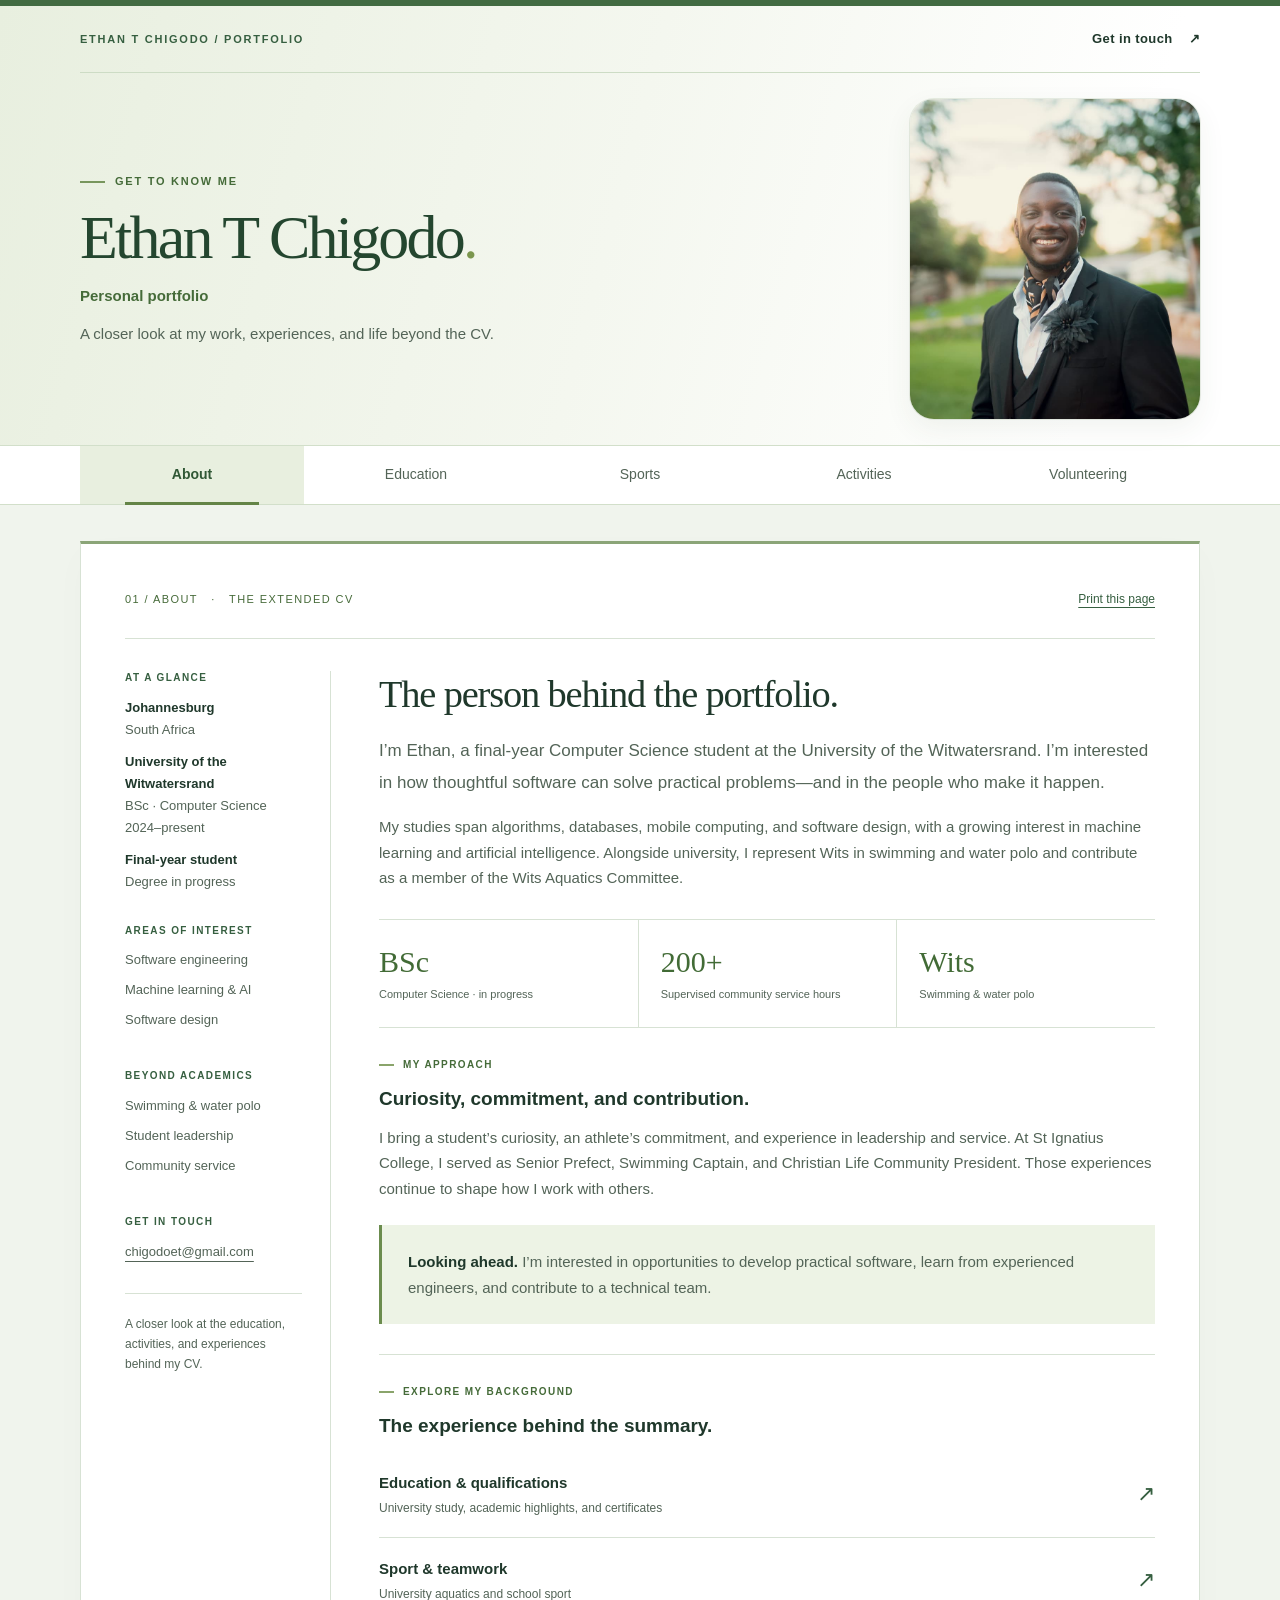
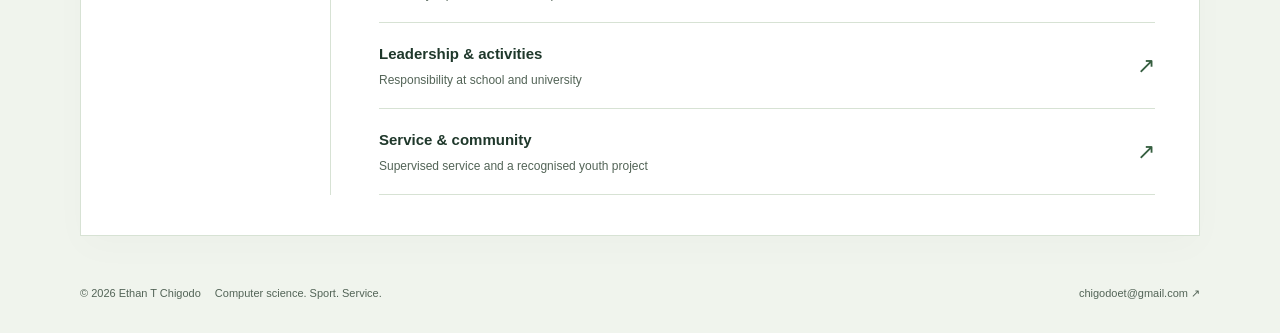
==== index.html @ a4a0b954 "Unify education into collapsed year and qualification sections with matching cards" ====
<!doctype html>
<html lang="en"><head><meta charset="utf-8"><meta name="viewport" content="width=device-width, initial-scale=1"><meta name="robots" content="noindex,nofollow,noarchive"><meta name="description" content="Ethan T Chigodo — personal portfolio. Work, education, leadership, sport, and community service."><meta name="theme-color" content="#245c50"><title>About | Ethan T Chigodo</title><link rel="icon" href="favicon.svg"><style>
:root{--ink:#172d2b;--muted:#526563;--green:#245c50;--line:#dce3df;--paper:#fff;--wash:#f1f3ef;--serif:Georgia,"Times New Roman",serif}
*{box-sizing:border-box}html{scroll-behavior:smooth}body{margin:0;background:var(--wash);color:var(--ink);font-family:"Segoe UI",Arial,sans-serif;font-size:16px;line-height:1.7;-webkit-font-smoothing:antialiased}
a{color:inherit;text-underline-offset:5px}a:hover{color:var(--green)}a:focus-visible,button:focus-visible,summary:focus-visible{outline:3px solid #97742f;outline-offset:5px}
button{font:inherit}.wrap{width:min(1120px,calc(100% - 64px));margin:auto}.skip{position:absolute;top:-100px;left:24px;padding:12px 20px;background:#fff;z-index:10}.skip:focus{top:10px}
.masthead{background:var(--paper);border-top:6px solid var(--green)}.topline{display:flex;justify-content:space-between;align-items:center;padding:22px 0;border-bottom:1px solid var(--line);font-size:11px;letter-spacing:.16em;text-transform:uppercase;font-weight:600}.topline a{letter-spacing:.03em;text-transform:none;font-size:13px;text-decoration:none}.topline a span{margin-left:12px}
.identity{display:grid;grid-template-columns:1fr 156px;align-items:center;gap:64px;padding:38px 0 40px}.eyebrow{font-size:11px;letter-spacing:.16em;text-transform:uppercase;font-weight:650;color:var(--green);margin:0 0 12px}.name{font-family:var(--serif);font-size:clamp(38px,5.3vw,62px);font-weight:400;letter-spacing:-.045em;line-height:1.1;margin:0 0 12px}.role{font-size:15px;color:var(--green);font-weight:600;margin:0 0 12px}.intro{max-width:740px;margin:0;font-size:15px;color:var(--muted);line-height:1.7}
.portrait{aspect-ratio:4/5;background:#e7ece5;display:grid;place-content:center;position:relative;border:1px solid #d5dfd4;overflow:hidden}.portrait:before,.portrait:after{content:"";position:absolute;border:1px solid #cbd7c9;border-radius:50%;width:220px;height:220px;right:-110px;top:30px}.portrait:after{right:-65px;top:70px}.portrait span{font-family:var(--serif);font-size:54px;z-index:1;font-weight:400;color:#537164}.portrait small{font-size:9px;text-transform:uppercase;letter-spacing:.22em;text-align:center;z-index:1;margin-top:5px;color:#537164}
.navbar{border-top:1px solid var(--line);border-bottom:1px solid var(--line);background:#fff}.tabs{display:grid;grid-template-columns:repeat(5,1fr)}.tabs a{text-decoration:none;text-align:center;position:relative;padding:17px 8px;color:var(--muted);font-size:14px}.tabs a:hover{background:#f4f6f2;color:var(--green)}.tabs a[aria-current]{color:var(--green);font-weight:650}.tabs a[aria-current]:after{content:"";height:3px;background:var(--green);position:absolute;left:20%;right:20%;bottom:-1px}
.document{margin:36px auto 48px;background:#fff;border:1px solid var(--line);box-shadow:0 12px 35px #172d2b05;padding:40px 44px}.document-top{display:flex;align-items:center;justify-content:space-between;gap:20px;padding-bottom:24px;border-bottom:1px solid var(--line);margin-bottom:32px}.document-top p{margin:0;font-size:11px;letter-spacing:.13em;text-transform:uppercase;color:var(--muted)}.print{border:0;background:transparent;color:var(--green);font-size:12px;cursor:pointer;padding:5px 0;text-decoration:underline;text-underline-offset:4px}
.layout{display:grid;grid-template-columns:206px minmax(0,1fr);gap:48px}.sidebar{border-right:1px solid var(--line);padding-right:28px}.side-block{margin-bottom:30px}.side-block h2{font-size:10px;text-transform:uppercase;letter-spacing:.14em;color:var(--green);margin:0 0 12px}.side-block p{margin:0 0 10px;font-size:13px;color:var(--muted)}.side-block strong{display:block;color:var(--ink);font-weight:600}.side-block a{overflow-wrap:anywhere}.side-list{padding:0;margin:0;list-style:none;font-size:13px;color:var(--muted)}.side-list li{padding-bottom:8px}.side-note{border-top:1px solid var(--line);padding-top:20px;font-size:12px;color:var(--muted)}
h1{font-family:var(--serif);font-size:clamp(30px,3vw,40px);font-weight:400;line-height:1.2;letter-spacing:-.03em;margin:0 0 18px}h2{font-size:19px;line-height:1.35;font-weight:600;margin:0 0 13px}h3{font-size:16px;line-height:1.4;font-weight:600;margin:0 0 8px}p{margin:0 0 16px}.lead{font-size:17px;line-height:1.85;color:var(--muted)}.body-copy{color:var(--muted);font-size:15px}.section{border-top:1px solid var(--line);padding-top:28px;margin-top:30px}.section-label{font-size:10px;color:var(--green);text-transform:uppercase;letter-spacing:.14em;margin-bottom:13px;font-weight:600}.feature{background:#edf2ec;border-left:3px solid var(--green);padding:24px 26px;margin:24px 0}.feature p{font-size:15px;color:var(--muted);margin:0}.feature strong{color:var(--ink)}
.facts{display:grid;grid-template-columns:repeat(3,1fr);border-block:1px solid var(--line);margin:28px 0}.fact{padding:23px 18px 23px 0}.fact+.fact{padding-left:22px;border-left:1px solid var(--line)}.fact strong{display:block;font-family:var(--serif);font-size:30px;font-weight:400;line-height:1.25}.fact span{font-size:11px;color:var(--muted);display:block;margin-top:5px}
.link-row{display:flex;align-items:center;justify-content:space-between;gap:20px;border-bottom:1px solid var(--line);padding:18px 0;text-decoration:none}.link-row b{font-size:15px;display:block;font-weight:600}.link-row small{display:block;font-size:12px;color:var(--muted);margin-top:3px}.link-row .arrow{font-size:22px;color:var(--green)}.link-row:hover .arrow{transform:translateX(3px)}
.entry{padding:0 0 24px;margin-bottom:24px;border-bottom:1px solid var(--line)}.entry:last-child{margin-bottom:0;padding-bottom:0;border-bottom:0}.entry-top{display:flex;align-items:baseline;justify-content:space-between;gap:20px}.date{font-size:12px;color:var(--green);white-space:nowrap}.institution{color:var(--green);font-size:13px;margin:0 0 12px}.entry p,.entry li{font-size:14px;color:var(--muted)}.entry ul{padding-left:19px;margin:10px 0 0}.entry li{padding-left:3px;margin:5px 0}
.tags{display:flex;flex-wrap:wrap;gap:8px;list-style:none;padding:0;margin:18px 0 0}.tags li{border:1px solid var(--line);padding:5px 11px;font-size:12px;color:var(--muted);background:#fafbf9}
details{border-block-end:1px solid var(--line);padding:16px 0}summary{cursor:pointer;font-size:14px;color:var(--green);font-weight:600}details p{margin:14px 0 0;font-size:14px;color:var(--muted)}.results{width:100%;border-collapse:collapse;font-size:13px;margin-top:16px}.results th{text-align:left;font-size:10px;text-transform:uppercase;letter-spacing:.08em;color:var(--muted);font-weight:600}.results td,.results th{padding:10px 8px 10px 0;border-bottom:1px solid var(--line)}.results td:last-child,.results th:last-child{text-align:right}.results td:last-child{font-weight:600;color:var(--green)}
.footer{padding-bottom:30px;display:flex;justify-content:space-between;gap:18px;flex-wrap:wrap;font-size:11px;color:var(--muted)}.footer a{text-decoration:none}.footer span{margin-right:14px}.subtle{font-size:12px;color:var(--muted);margin-top:18px}
@media(max-width:850px){.identity{gap:28px;grid-template-columns:1fr 124px}.document{padding:30px}.layout{grid-template-columns:170px minmax(0,1fr);gap:28px}.sidebar{padding-right:20px}}
@media(max-width:640px){.wrap{width:calc(100% - 32px)}.topline{font-size:9px;padding:16px 0}.topline a{font-size:11px}.identity{grid-template-columns:1fr 78px;align-items:start;gap:16px;padding:28px 0}.name{font-size:36px}.portrait span{font-size:30px}.portrait small{font-size:6px;letter-spacing:.08em}.role{font-size:12px}.intro{font-size:13px;grid-column:1/-1}.identity-copy{display:contents}.identity .eyebrow,.identity .name,.identity .role{grid-column:1}.identity .eyebrow{margin-bottom:-8px}.identity .name{margin-bottom:-6px}.portrait{grid-column:2;grid-row:1/4}.intro{margin-top:0}.tabs a{font-size:11px;padding:16px 2px}.document{margin:20px auto 28px;padding:23px 20px}.document-top{margin-bottom:24px;padding-bottom:18px}.document-top p{font-size:9px}.layout{display:flex;flex-direction:column;gap:30px}.sidebar{order:2;border-right:0;border-top:1px solid var(--line);padding:26px 0 0;display:grid;grid-template-columns:1fr 1fr;gap:18px}.side-block{margin:0}.side-note{grid-column:1/-1;margin:0}.lead{font-size:15px}.facts{margin:24px 0}.fact{padding:18px 8px 18px 0}.fact+.fact{padding-left:12px}.fact strong{font-size:27px}.fact span{font-size:10px}.entry-top{display:block}.date{display:block;margin-bottom:8px}.feature{padding:20px}.footer{font-size:10px}}
@media(prefers-reduced-motion:reduce){html{scroll-behavior:auto}*{transition:none!important}}
@media print{@page{size:A4;margin:14mm}body{background:#fff;font-size:10pt}.wrap{width:100%;max-width:none}.masthead{border-top:3px solid var(--green)}.topline,.navbar,.print,.portrait,.footer,.skip{display:none!important}.identity{display:block;padding:20px 0}.name{font-size:32pt}.intro{font-size:10pt;max-width:none}.role{font-size:11pt}.document{border:0;box-shadow:none;margin:0;padding:10px 0}.document-top{padding-bottom:10px;margin-bottom:20px}.layout{display:block}.sidebar{display:none}h1{font-size:24pt}h2{font-size:13pt}.lead,.body-copy,.entry p,.entry li{font-size:10pt}.section{margin-top:18px;padding-top:18px}.entry,.feature,.facts,details{break-inside:avoid}.link-row{padding:10px 0}a{text-decoration:none}summary{list-style:none}details>*{display:block!important}.results{font-size:9pt}.feature{background:#f5f7f3;print-color-adjust:exact}}
/* Portrait: soft edge blending preserves the original photograph. */
.identity{grid-template-columns:minmax(0,1fr) 290px;gap:48px;padding-block:26px}
.portrait{width:290px;height:320px;aspect-ratio:auto;background:transparent;border:0;display:block;overflow:visible}
.portrait:before,.portrait:after{content:none}
.portrait img{display:block;width:100%;height:100%;object-fit:cover;object-position:50% 32%;border-radius:24px;}
@media(max-width:850px){.identity{grid-template-columns:minmax(0,1fr) 220px;gap:28px}.portrait{width:220px;height:270px}}
@media(max-width:640px){.identity{grid-template-columns:minmax(0,1fr) 112px;gap:16px;padding-block:28px}.portrait{width:112px;height:155px;align-self:center}.portrait img{border-radius:14px;object-position:50% 30%}.name{font-size:34px}}
@media print{.portrait{display:none!important}}

.layout.layout-wide{display:block}.layout-wide .content{width:100%;min-width:0}.layout-wide .lead,.layout-wide .body-copy{max-width:850px}.document-request{display:inline-flex;gap:28px;font-size:14px;padding:12px 18px;border:1px solid var(--line);text-decoration:none;color:var(--green);margin-top:10px}.document-request:hover{background:#edf2ec}
/* Greens echo the foliage in the portrait. */
:root{--green:#365f40;--ink:#1f382b;--muted:#536457;--line:#d7e2d4;--wash:#f0f4ed;--sage:#e6eedf}
.masthead{background:linear-gradient(105deg,#e8efdf 0%,#f4f7ef 48%,#fff 85%);border-top-color:#426b42}
.topline{border-bottom-color:#cddcc5}.topline>span{color:#365f40}
.eyebrow{display:flex;align-items:center;gap:10px;color:#456b39}
.eyebrow:before{content:"";width:25px;height:2px;background:#78965d;flex-shrink:0}
.name{color:#24462f}.name>span{color:#7b964e}.role{color:#456b39}
.portrait img{box-shadow:0 0 0 1px #66804e22,0 10px 28px #35552d12}
.navbar{border-color:#d2dfca}.tabs a:hover{background:#f0f5e9;color:#365f40}
.tabs a[aria-current]{background:#e8efdf;color:#305735}.tabs a[aria-current]:after{background:#648447}
.document{border-top:3px solid #8ba578}.document-top{border-bottom-color:#d7e2d4}.document-top p{color:#476b3a}
.section-label{color:#456b39}.section-label:before{content:"";display:inline-block;width:15px;height:2px;background:#8aa46b;vertical-align:middle;margin-right:9px}
.feature{background:#edf3e5;border-left-color:#6b8c4e}.fact strong{color:#426b36}
.tags li{background:#edf3e5;border-color:#d5e1c9;color:#42643a}
.document-request{border-color:#b7cba9;color:#365f40;background:#f6f9f1}.document-request:hover{background:#e6eedb}
.edu-jump a:hover,.edu-jump a[aria-current]{background:#e8efdf;color:#365f40}
.study-year>summary{background:#edf3e5}.course-card--cs{background:#f7faf2;border-color:#c0d3af}
@media print{.masthead{background:#fff}.document{border-top:0}.portrait img{box-shadow:none}}
</style></head>
<body><a class="skip" href="#main">Skip to content</a><header class="masthead"><div class="wrap"><div class="topline"><span>Ethan T Chigodo / Portfolio</span><a href="mailto:chigodoet@gmail.com">Get in touch <span aria-hidden="true">↗</span></a></div><div class="identity"><div class="identity-copy"><p class="eyebrow">Get to know me</p><p class="name">Ethan T Chigodo<span aria-hidden="true">.</span></p><p class="role">Personal portfolio</p><p class="intro">A closer look at my work, experiences, and life beyond the CV.</p></div><div class="portrait"><img src="images/ethan-portrait.jpg" alt="Ethan T Chigodo" width="290" height="320" decoding="async" fetchpriority="high"></div></div></div></header><nav class="navbar" aria-label="Main navigation"><div class="wrap tabs"><a href="index.html?v=wide-modules-20261014" aria-current="page">About</a><a href="education.html?v=education-groups-20261014">Education</a><a href="sports.html?v=wide-modules-20261014">Sports</a><a href="activities.html?v=wide-modules-20261014">Activities</a><a href="volunteering.html?v=wide-modules-20261014">Volunteering</a></div></nav>
<main id="main" class="wrap document"><div class="document-top"><p>01 / About &nbsp; · &nbsp; The extended CV</p><button class="print" type="button" onclick="window.print()">Print this page</button></div><div class="layout"><aside class="sidebar" aria-label="Profile at a glance"><div class="side-block"><h2>At a glance</h2><p><strong>Johannesburg</strong>South Africa</p><p><strong>University of the Witwatersrand</strong>BSc · Computer Science<br>2024–present</p><p><strong>Final-year student</strong>Degree in progress</p></div><div class="side-block"><h2>Areas of interest</h2><ul class="side-list"><li>Software engineering</li><li>Machine learning &amp; AI</li><li>Software design</li></ul></div><div class="side-block"><h2>Beyond academics</h2><ul class="side-list"><li>Swimming &amp; water polo</li><li>Student leadership</li><li>Community service</li></ul></div><div class="side-block"><h2>Get in touch</h2><p><a href="mailto:chigodoet@gmail.com">chigodoet@gmail.com</a></p></div><p class="side-note">A closer look at the education, activities, and experiences behind my CV.</p></aside><div class="content"><h1>The person behind the portfolio.</h1><p class="lead">I’m Ethan, a final-year Computer Science student at the University of the Witwatersrand. I’m interested in how thoughtful software can solve practical problems—and in the people who make it happen.</p><p class="body-copy">My studies span algorithms, databases, mobile computing, and software design, with a growing interest in machine learning and artificial intelligence. Alongside university, I represent Wits in swimming and water polo and contribute as a member of the Wits Aquatics Committee.</p><div class="facts"><div class="fact"><strong>BSc</strong><span>Computer Science · in progress</span></div><div class="fact"><strong>200+</strong><span>Supervised community service hours</span></div><div class="fact"><strong>Wits</strong><span>Swimming &amp; water polo</span></div></div><section><p class="section-label">My approach</p><h2>Curiosity, commitment, and contribution.</h2><p class="body-copy">I bring a student’s curiosity, an athlete’s commitment, and experience in leadership and service. At St Ignatius College, I served as Senior Prefect, Swimming Captain, and Christian Life Community President. Those experiences continue to shape how I work with others.</p><div class="feature"><p><strong>Looking ahead.</strong> I’m interested in opportunities to develop practical software, learn from experienced engineers, and contribute to a technical team.</p></div></section><section class="section"><p class="section-label">Explore my background</p><h2>The experience behind the summary.</h2><a class="link-row" href="education.html?v=education-groups-20261014"><span><b>Education & qualifications</b><small>University study, academic highlights, and certificates</small></span><span class="arrow" aria-hidden="true">↗</span></a><a class="link-row" href="sports.html?v=wide-modules-20261014"><span><b>Sport & teamwork</b><small>University aquatics and school sport</small></span><span class="arrow" aria-hidden="true">↗</span></a><a class="link-row" href="activities.html?v=wide-modules-20261014"><span><b>Leadership & activities</b><small>Responsibility at school and university</small></span><span class="arrow" aria-hidden="true">↗</span></a><a class="link-row" href="volunteering.html?v=wide-modules-20261014"><span><b>Service & community</b><small>Supervised service and a recognised youth project</small></span><span class="arrow" aria-hidden="true">↗</span></a></section></div></div></main><footer class="wrap footer"><div><span>© 2026 Ethan T Chigodo</span><span>Computer science. Sport. Service.</span></div><a href="mailto:chigodoet@gmail.com">chigodoet@gmail.com ↗</a></footer></body></html>
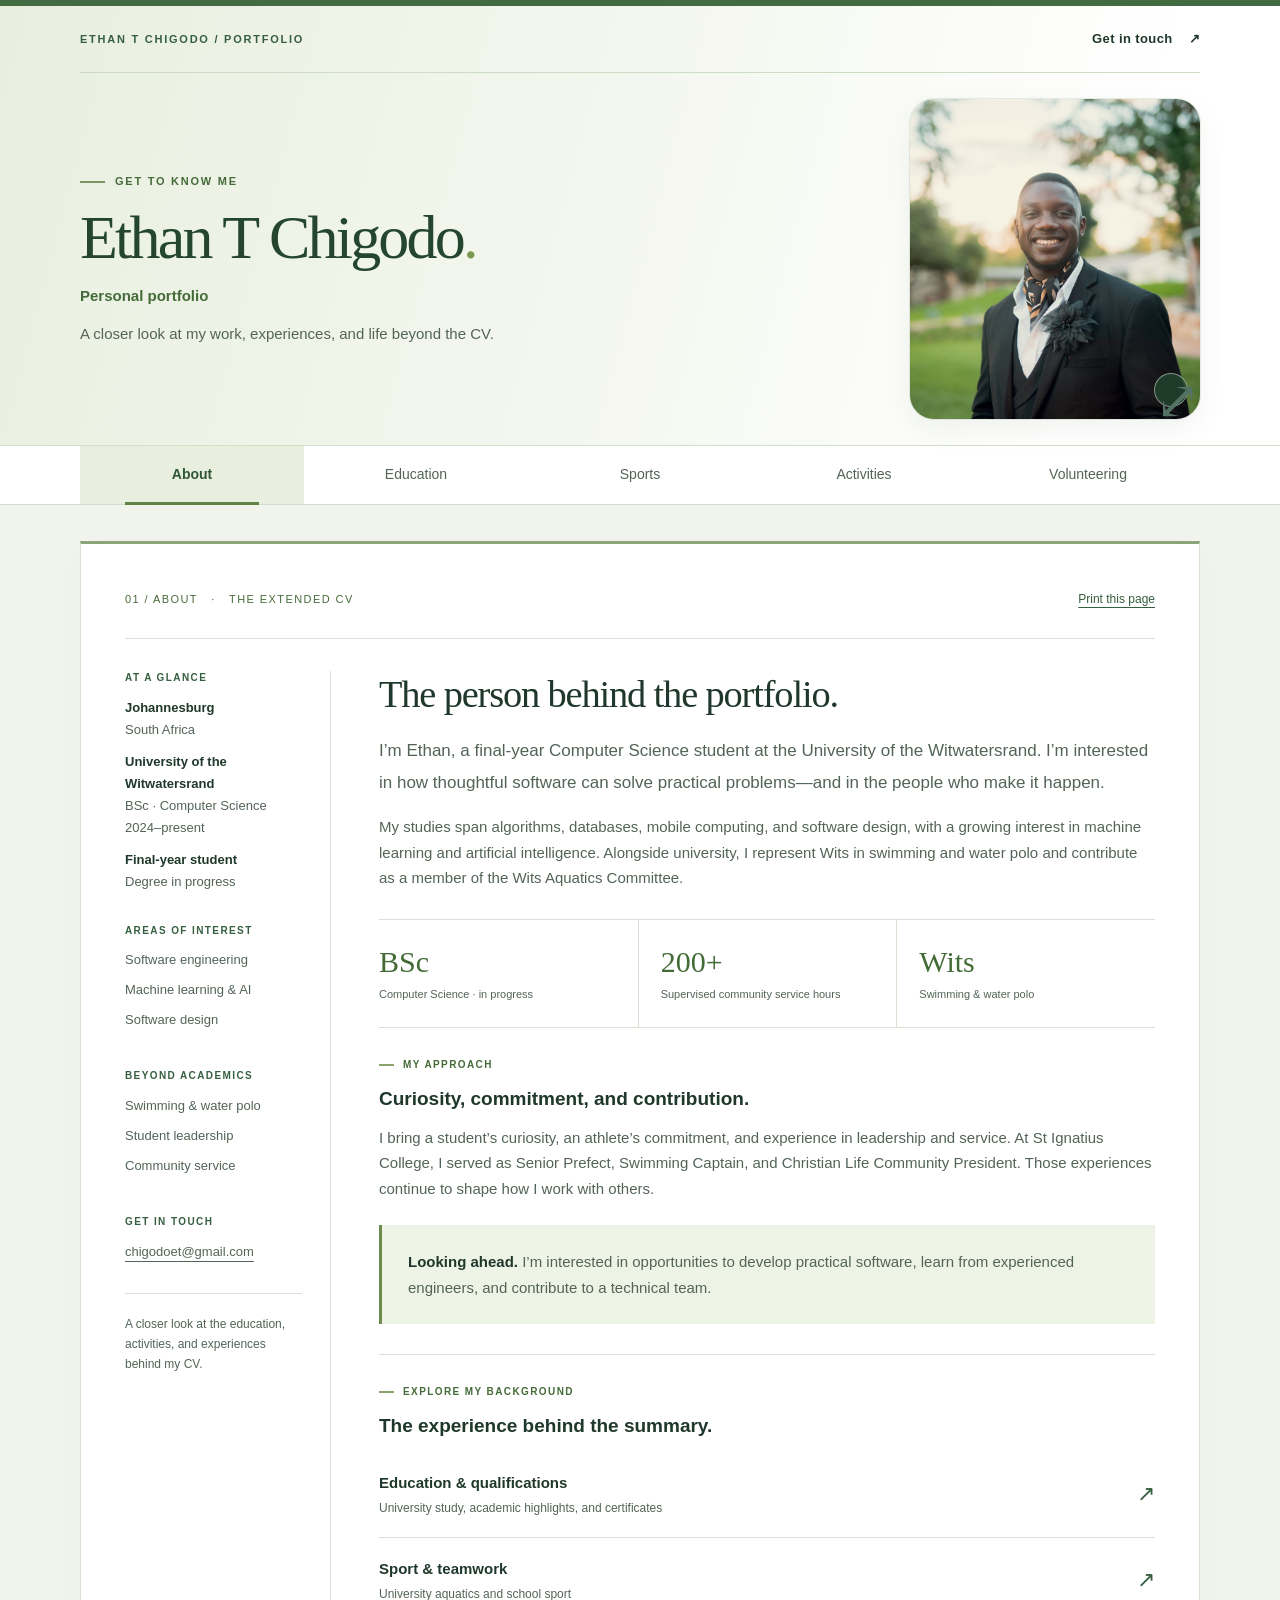
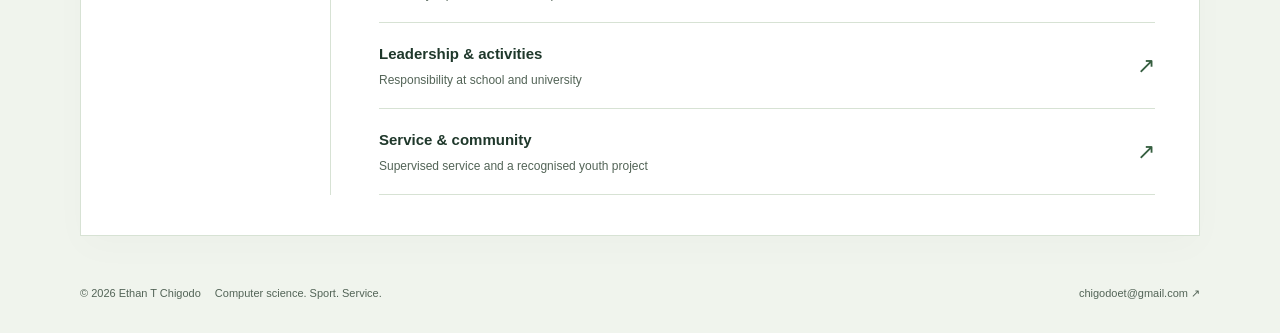
==== commit cc3ae6e0: "Open portrait in a responsive photo dialog with a dimmed blurred backdrop" ====
--- a/index.html
+++ b/index.html
@@ -49,6 +49,33 @@
 .edu-jump a:hover,.edu-jump a[aria-current]{background:#e8efdf;color:#365f40}
 .study-year>summary{background:#edf3e5}.course-card--cs{background:#f7faf2;border-color:#c0d3af}
 @media print{.masthead{background:#fff}.document{border-top:0}.portrait img{box-shadow:none}}
+
+/* Accessible photo viewer for touch, mouse, and keyboard. */
+.portrait-open{display:block;position:relative;width:100%;height:100%;padding:0;border:0;background:transparent;border-radius:24px;cursor:zoom-in}
+.portrait-open:focus-visible{outline:3px solid #648447;outline-offset:5px}
+.portrait-expand{position:absolute;right:12px;bottom:12px;display:grid;place-items:center;width:34px;height:34px;border:1px solid #ffffff70;border-radius:50%;background:#24462fcc;color:#fff;font-size:24px;line-height:1;pointer-events:none}
+.photo-viewer{border:0;padding:0;background:transparent;overflow:visible;max-width:calc(100vw - 40px);max-height:calc(100vh - 40px);max-height:calc(100dvh - 40px)}
+.photo-viewer::backdrop{background:rgba(15,29,20,.78);backdrop-filter:blur(5px);-webkit-backdrop-filter:blur(5px)}
+.photo-viewer img{display:block;width:auto;height:auto;max-width:min(90vw,720px);max-height:88vh;max-height:88dvh;object-fit:contain;border-radius:12px;box-shadow:0 18px 70px #0005}
+.photo-close{position:absolute;top:10px;right:10px;display:grid;place-items:center;width:44px;height:44px;padding:0;border:1px solid #fff7;border-radius:50%;background:#fff;color:#24462f;font-size:30px;line-height:1;cursor:pointer;box-shadow:0 2px 12px #0003}
+.photo-close:hover{background:#e8efdf}
+html.photo-viewing{overflow:hidden}
+@media(max-width:640px){.portrait-open{border-radius:14px}.portrait-expand{width:27px;height:27px;right:7px;bottom:7px;font-size:20px}.photo-viewer{max-width:calc(100vw - 24px)}.photo-viewer img{max-width:calc(100vw - 24px);max-height:88vh;max-height:88dvh;border-radius:10px}}
+@media print{.photo-viewer,.portrait-expand{display:none!important}}
 </style></head>
-<body><a class="skip" href="#main">Skip to content</a><header class="masthead"><div class="wrap"><div class="topline"><span>Ethan T Chigodo / Portfolio</span><a href="mailto:chigodoet@gmail.com">Get in touch <span aria-hidden="true">↗</span></a></div><div class="identity"><div class="identity-copy"><p class="eyebrow">Get to know me</p><p class="name">Ethan T Chigodo<span aria-hidden="true">.</span></p><p class="role">Personal portfolio</p><p class="intro">A closer look at my work, experiences, and life beyond the CV.</p></div><div class="portrait"><img src="images/ethan-portrait.jpg" alt="Ethan T Chigodo" width="290" height="320" decoding="async" fetchpriority="high"></div></div></div></header><nav class="navbar" aria-label="Main navigation"><div class="wrap tabs"><a href="index.html?v=wide-modules-20261014" aria-current="page">About</a><a href="education.html?v=education-groups-20261014">Education</a><a href="sports.html?v=wide-modules-20261014">Sports</a><a href="activities.html?v=wide-modules-20261014">Activities</a><a href="volunteering.html?v=wide-modules-20261014">Volunteering</a></div></nav>
-<main id="main" class="wrap document"><div class="document-top"><p>01 / About &nbsp; · &nbsp; The extended CV</p><button class="print" type="button" onclick="window.print()">Print this page</button></div><div class="layout"><aside class="sidebar" aria-label="Profile at a glance"><div class="side-block"><h2>At a glance</h2><p><strong>Johannesburg</strong>South Africa</p><p><strong>University of the Witwatersrand</strong>BSc · Computer Science<br>2024–present</p><p><strong>Final-year student</strong>Degree in progress</p></div><div class="side-block"><h2>Areas of interest</h2><ul class="side-list"><li>Software engineering</li><li>Machine learning &amp; AI</li><li>Software design</li></ul></div><div class="side-block"><h2>Beyond academics</h2><ul class="side-list"><li>Swimming &amp; water polo</li><li>Student leadership</li><li>Community service</li></ul></div><div class="side-block"><h2>Get in touch</h2><p><a href="mailto:chigodoet@gmail.com">chigodoet@gmail.com</a></p></div><p class="side-note">A closer look at the education, activities, and experiences behind my CV.</p></aside><div class="content"><h1>The person behind the portfolio.</h1><p class="lead">I’m Ethan, a final-year Computer Science student at the University of the Witwatersrand. I’m interested in how thoughtful software can solve practical problems—and in the people who make it happen.</p><p class="body-copy">My studies span algorithms, databases, mobile computing, and software design, with a growing interest in machine learning and artificial intelligence. Alongside university, I represent Wits in swimming and water polo and contribute as a member of the Wits Aquatics Committee.</p><div class="facts"><div class="fact"><strong>BSc</strong><span>Computer Science · in progress</span></div><div class="fact"><strong>200+</strong><span>Supervised community service hours</span></div><div class="fact"><strong>Wits</strong><span>Swimming &amp; water polo</span></div></div><section><p class="section-label">My approach</p><h2>Curiosity, commitment, and contribution.</h2><p class="body-copy">I bring a student’s curiosity, an athlete’s commitment, and experience in leadership and service. At St Ignatius College, I served as Senior Prefect, Swimming Captain, and Christian Life Community President. Those experiences continue to shape how I work with others.</p><div class="feature"><p><strong>Looking ahead.</strong> I’m interested in opportunities to develop practical software, learn from experienced engineers, and contribute to a technical team.</p></div></section><section class="section"><p class="section-label">Explore my background</p><h2>The experience behind the summary.</h2><a class="link-row" href="education.html?v=education-groups-20261014"><span><b>Education & qualifications</b><small>University study, academic highlights, and certificates</small></span><span class="arrow" aria-hidden="true">↗</span></a><a class="link-row" href="sports.html?v=wide-modules-20261014"><span><b>Sport & teamwork</b><small>University aquatics and school sport</small></span><span class="arrow" aria-hidden="true">↗</span></a><a class="link-row" href="activities.html?v=wide-modules-20261014"><span><b>Leadership & activities</b><small>Responsibility at school and university</small></span><span class="arrow" aria-hidden="true">↗</span></a><a class="link-row" href="volunteering.html?v=wide-modules-20261014"><span><b>Service & community</b><small>Supervised service and a recognised youth project</small></span><span class="arrow" aria-hidden="true">↗</span></a></section></div></div></main><footer class="wrap footer"><div><span>© 2026 Ethan T Chigodo</span><span>Computer science. Sport. Service.</span></div><a href="mailto:chigodoet@gmail.com">chigodoet@gmail.com ↗</a></footer></body></html>+<body><a class="skip" href="#main">Skip to content</a><header class="masthead"><div class="wrap"><div class="topline"><span>Ethan T Chigodo / Portfolio</span><a href="mailto:chigodoet@gmail.com">Get in touch <span aria-hidden="true">↗</span></a></div><div class="identity"><div class="identity-copy"><p class="eyebrow">Get to know me</p><p class="name">Ethan T Chigodo<span aria-hidden="true">.</span></p><p class="role">Personal portfolio</p><p class="intro">A closer look at my work, experiences, and life beyond the CV.</p></div><div class="portrait"><button class="portrait-open" type="button" aria-label="Enlarge photo of Ethan T Chigodo" aria-haspopup="dialog" aria-controls="portrait-viewer"><img src="images/ethan-portrait.jpg" alt="Ethan T Chigodo" width="290" height="320" decoding="async" fetchpriority="high"><span class="portrait-expand" aria-hidden="true">⤢</span></button></div></div></div></header><nav class="navbar" aria-label="Main navigation"><div class="wrap tabs"><a href="index.html?v=photo-viewer-20261014" aria-current="page">About</a><a href="education.html?v=photo-viewer-20261014">Education</a><a href="sports.html?v=photo-viewer-20261014">Sports</a><a href="activities.html?v=photo-viewer-20261014">Activities</a><a href="volunteering.html?v=photo-viewer-20261014">Volunteering</a></div></nav>
+<main id="main" class="wrap document"><div class="document-top"><p>01 / About &nbsp; · &nbsp; The extended CV</p><button class="print" type="button" onclick="window.print()">Print this page</button></div><div class="layout"><aside class="sidebar" aria-label="Profile at a glance"><div class="side-block"><h2>At a glance</h2><p><strong>Johannesburg</strong>South Africa</p><p><strong>University of the Witwatersrand</strong>BSc · Computer Science<br>2024–present</p><p><strong>Final-year student</strong>Degree in progress</p></div><div class="side-block"><h2>Areas of interest</h2><ul class="side-list"><li>Software engineering</li><li>Machine learning &amp; AI</li><li>Software design</li></ul></div><div class="side-block"><h2>Beyond academics</h2><ul class="side-list"><li>Swimming &amp; water polo</li><li>Student leadership</li><li>Community service</li></ul></div><div class="side-block"><h2>Get in touch</h2><p><a href="mailto:chigodoet@gmail.com">chigodoet@gmail.com</a></p></div><p class="side-note">A closer look at the education, activities, and experiences behind my CV.</p></aside><div class="content"><h1>The person behind the portfolio.</h1><p class="lead">I’m Ethan, a final-year Computer Science student at the University of the Witwatersrand. I’m interested in how thoughtful software can solve practical problems—and in the people who make it happen.</p><p class="body-copy">My studies span algorithms, databases, mobile computing, and software design, with a growing interest in machine learning and artificial intelligence. Alongside university, I represent Wits in swimming and water polo and contribute as a member of the Wits Aquatics Committee.</p><div class="facts"><div class="fact"><strong>BSc</strong><span>Computer Science · in progress</span></div><div class="fact"><strong>200+</strong><span>Supervised community service hours</span></div><div class="fact"><strong>Wits</strong><span>Swimming &amp; water polo</span></div></div><section><p class="section-label">My approach</p><h2>Curiosity, commitment, and contribution.</h2><p class="body-copy">I bring a student’s curiosity, an athlete’s commitment, and experience in leadership and service. At St Ignatius College, I served as Senior Prefect, Swimming Captain, and Christian Life Community President. Those experiences continue to shape how I work with others.</p><div class="feature"><p><strong>Looking ahead.</strong> I’m interested in opportunities to develop practical software, learn from experienced engineers, and contribute to a technical team.</p></div></section><section class="section"><p class="section-label">Explore my background</p><h2>The experience behind the summary.</h2><a class="link-row" href="education.html?v=photo-viewer-20261014"><span><b>Education & qualifications</b><small>University study, academic highlights, and certificates</small></span><span class="arrow" aria-hidden="true">↗</span></a><a class="link-row" href="sports.html?v=photo-viewer-20261014"><span><b>Sport & teamwork</b><small>University aquatics and school sport</small></span><span class="arrow" aria-hidden="true">↗</span></a><a class="link-row" href="activities.html?v=photo-viewer-20261014"><span><b>Leadership & activities</b><small>Responsibility at school and university</small></span><span class="arrow" aria-hidden="true">↗</span></a><a class="link-row" href="volunteering.html?v=photo-viewer-20261014"><span><b>Service & community</b><small>Supervised service and a recognised youth project</small></span><span class="arrow" aria-hidden="true">↗</span></a></section></div></div></main><footer class="wrap footer"><div><span>© 2026 Ethan T Chigodo</span><span>Computer science. Sport. Service.</span></div><a href="mailto:chigodoet@gmail.com">chigodoet@gmail.com ↗</a></footer><dialog class="photo-viewer" id="portrait-viewer" aria-label="Photo of Ethan T Chigodo"><button class="photo-close" type="button" aria-label="Close photo" autofocus><span aria-hidden="true">×</span></button><img src="images/ethan-portrait.jpg" alt="Ethan T Chigodo" width="817" height="1225" decoding="async"></dialog>
+<script>
+(function(){
+  const trigger=document.querySelector(".portrait-open");
+  const viewer=document.getElementById("portrait-viewer");
+  const close=viewer.querySelector(".photo-close");
+  trigger.addEventListener("click",function(){
+    viewer.showModal();
+    document.documentElement.classList.add("photo-viewing");
+  });
+  close.addEventListener("click",function(){viewer.close();});
+  viewer.addEventListener("click",function(event){if(event.target===viewer)viewer.close();});
+  viewer.addEventListener("close",function(){document.documentElement.classList.remove("photo-viewing");});
+})();
+</script></body></html>
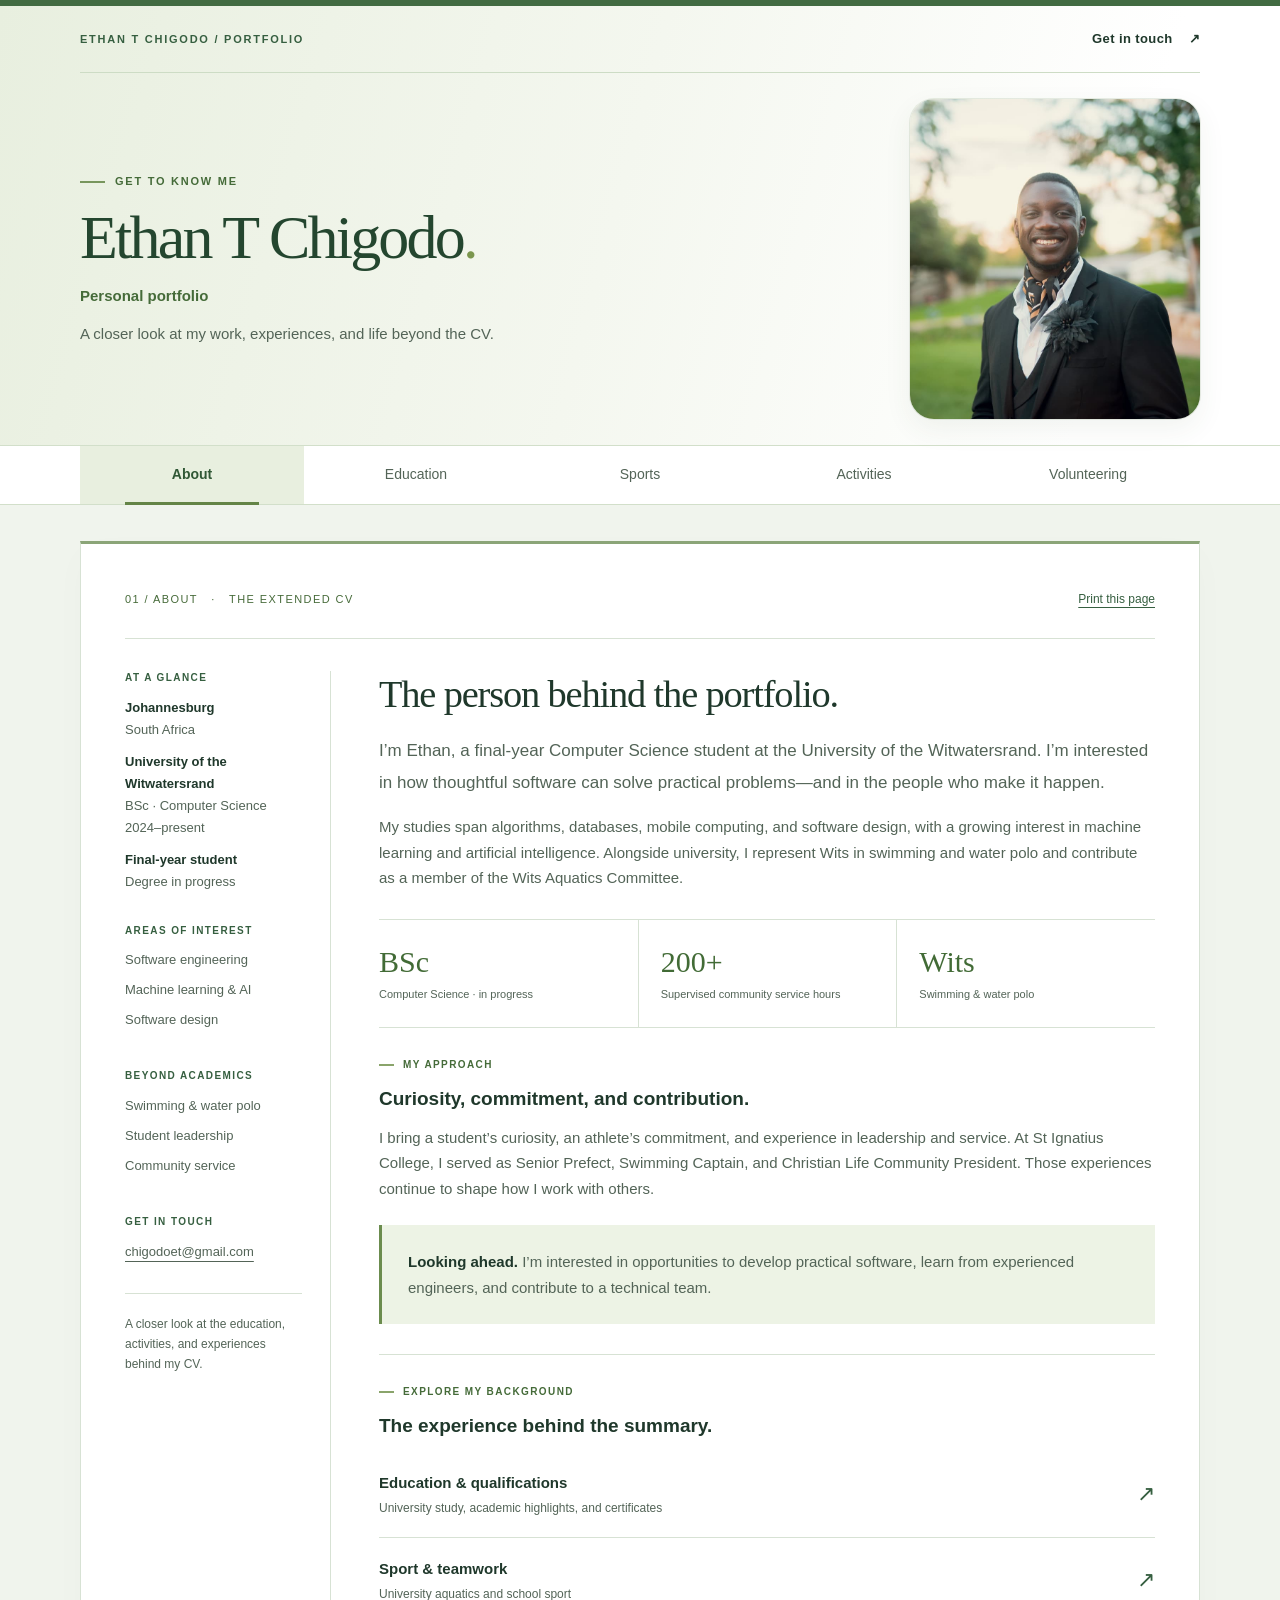
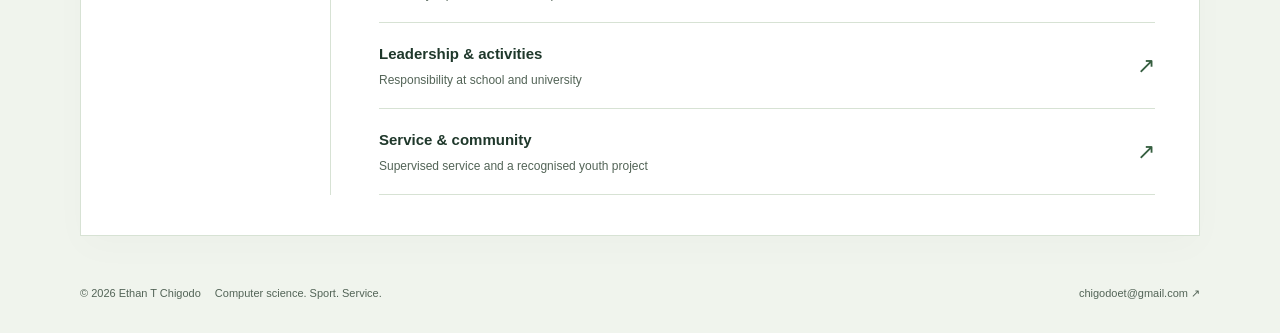
==== commit acd1978b: "Remove portrait overlay icon while preserving click-to-enlarge" ====
--- a/index.html
+++ b/index.html
@@ -62,9 +62,21 @@
 html.photo-viewing{overflow:hidden}
 @media(max-width:640px){.portrait-open{border-radius:14px}.portrait-expand{width:27px;height:27px;right:7px;bottom:7px;font-size:20px}.photo-viewer{max-width:calc(100vw - 24px)}.photo-viewer img{max-width:calc(100vw - 24px);max-height:88vh;max-height:88dvh;border-radius:10px}}
 @media print{.photo-viewer,.portrait-expand{display:none!important}}
+
+/* Keep the actual portrait in print and PDF output. */
+@media print{
+  html.photo-viewing{overflow:visible}
+  .identity{display:grid!important;grid-template-columns:minmax(0,1fr) 30mm;align-items:center;gap:8mm;padding:6mm 0;break-inside:avoid}
+  .identity-copy{display:block}.identity .eyebrow,.identity .name,.identity .role,.identity .intro{grid-column:auto;margin-bottom:3mm}
+  .identity .intro{margin-bottom:0}
+  .portrait{display:block!important;position:relative;width:30mm;height:38mm;grid-column:auto;grid-row:auto;align-self:center;overflow:hidden;border:0;background:transparent}
+  .portrait-open{display:block;width:100%;height:100%;padding:0;border:0;background:transparent;outline:0!important;box-shadow:none}
+  .portrait img{display:block;width:100%;height:100%;object-fit:cover;object-position:50% 32%;border-radius:3mm;box-shadow:none}
+  .photo-viewer,.portrait-expand{display:none!important}
+}
 </style></head>
-<body><a class="skip" href="#main">Skip to content</a><header class="masthead"><div class="wrap"><div class="topline"><span>Ethan T Chigodo / Portfolio</span><a href="mailto:chigodoet@gmail.com">Get in touch <span aria-hidden="true">↗</span></a></div><div class="identity"><div class="identity-copy"><p class="eyebrow">Get to know me</p><p class="name">Ethan T Chigodo<span aria-hidden="true">.</span></p><p class="role">Personal portfolio</p><p class="intro">A closer look at my work, experiences, and life beyond the CV.</p></div><div class="portrait"><button class="portrait-open" type="button" aria-label="Enlarge photo of Ethan T Chigodo" aria-haspopup="dialog" aria-controls="portrait-viewer"><img src="images/ethan-portrait.jpg" alt="Ethan T Chigodo" width="290" height="320" decoding="async" fetchpriority="high"><span class="portrait-expand" aria-hidden="true">⤢</span></button></div></div></div></header><nav class="navbar" aria-label="Main navigation"><div class="wrap tabs"><a href="index.html?v=photo-viewer-20261014" aria-current="page">About</a><a href="education.html?v=photo-viewer-20261014">Education</a><a href="sports.html?v=photo-viewer-20261014">Sports</a><a href="activities.html?v=photo-viewer-20261014">Activities</a><a href="volunteering.html?v=photo-viewer-20261014">Volunteering</a></div></nav>
-<main id="main" class="wrap document"><div class="document-top"><p>01 / About &nbsp; · &nbsp; The extended CV</p><button class="print" type="button" onclick="window.print()">Print this page</button></div><div class="layout"><aside class="sidebar" aria-label="Profile at a glance"><div class="side-block"><h2>At a glance</h2><p><strong>Johannesburg</strong>South Africa</p><p><strong>University of the Witwatersrand</strong>BSc · Computer Science<br>2024–present</p><p><strong>Final-year student</strong>Degree in progress</p></div><div class="side-block"><h2>Areas of interest</h2><ul class="side-list"><li>Software engineering</li><li>Machine learning &amp; AI</li><li>Software design</li></ul></div><div class="side-block"><h2>Beyond academics</h2><ul class="side-list"><li>Swimming &amp; water polo</li><li>Student leadership</li><li>Community service</li></ul></div><div class="side-block"><h2>Get in touch</h2><p><a href="mailto:chigodoet@gmail.com">chigodoet@gmail.com</a></p></div><p class="side-note">A closer look at the education, activities, and experiences behind my CV.</p></aside><div class="content"><h1>The person behind the portfolio.</h1><p class="lead">I’m Ethan, a final-year Computer Science student at the University of the Witwatersrand. I’m interested in how thoughtful software can solve practical problems—and in the people who make it happen.</p><p class="body-copy">My studies span algorithms, databases, mobile computing, and software design, with a growing interest in machine learning and artificial intelligence. Alongside university, I represent Wits in swimming and water polo and contribute as a member of the Wits Aquatics Committee.</p><div class="facts"><div class="fact"><strong>BSc</strong><span>Computer Science · in progress</span></div><div class="fact"><strong>200+</strong><span>Supervised community service hours</span></div><div class="fact"><strong>Wits</strong><span>Swimming &amp; water polo</span></div></div><section><p class="section-label">My approach</p><h2>Curiosity, commitment, and contribution.</h2><p class="body-copy">I bring a student’s curiosity, an athlete’s commitment, and experience in leadership and service. At St Ignatius College, I served as Senior Prefect, Swimming Captain, and Christian Life Community President. Those experiences continue to shape how I work with others.</p><div class="feature"><p><strong>Looking ahead.</strong> I’m interested in opportunities to develop practical software, learn from experienced engineers, and contribute to a technical team.</p></div></section><section class="section"><p class="section-label">Explore my background</p><h2>The experience behind the summary.</h2><a class="link-row" href="education.html?v=photo-viewer-20261014"><span><b>Education & qualifications</b><small>University study, academic highlights, and certificates</small></span><span class="arrow" aria-hidden="true">↗</span></a><a class="link-row" href="sports.html?v=photo-viewer-20261014"><span><b>Sport & teamwork</b><small>University aquatics and school sport</small></span><span class="arrow" aria-hidden="true">↗</span></a><a class="link-row" href="activities.html?v=photo-viewer-20261014"><span><b>Leadership & activities</b><small>Responsibility at school and university</small></span><span class="arrow" aria-hidden="true">↗</span></a><a class="link-row" href="volunteering.html?v=photo-viewer-20261014"><span><b>Service & community</b><small>Supervised service and a recognised youth project</small></span><span class="arrow" aria-hidden="true">↗</span></a></section></div></div></main><footer class="wrap footer"><div><span>© 2026 Ethan T Chigodo</span><span>Computer science. Sport. Service.</span></div><a href="mailto:chigodoet@gmail.com">chigodoet@gmail.com ↗</a></footer><dialog class="photo-viewer" id="portrait-viewer" aria-label="Photo of Ethan T Chigodo"><button class="photo-close" type="button" aria-label="Close photo" autofocus><span aria-hidden="true">×</span></button><img src="images/ethan-portrait.jpg" alt="Ethan T Chigodo" width="817" height="1225" decoding="async"></dialog>
+<body><a class="skip" href="#main">Skip to content</a><header class="masthead"><div class="wrap"><div class="topline"><span>Ethan T Chigodo / Portfolio</span><a href="mailto:chigodoet@gmail.com">Get in touch <span aria-hidden="true">↗</span></a></div><div class="identity"><div class="identity-copy"><p class="eyebrow">Get to know me</p><p class="name">Ethan T Chigodo<span aria-hidden="true">.</span></p><p class="role">Personal portfolio</p><p class="intro">A closer look at my work, experiences, and life beyond the CV.</p></div><div class="portrait"><button class="portrait-open" type="button" aria-label="Enlarge photo of Ethan T Chigodo" aria-haspopup="dialog" aria-controls="portrait-viewer"><img src="images/ethan-portrait.jpg" alt="Ethan T Chigodo" width="290" height="320" decoding="async" fetchpriority="high"></button></div></div></div></header><nav class="navbar" aria-label="Main navigation"><div class="wrap tabs"><a href="index.html?v=print-photo-20261014" aria-current="page">About</a><a href="education.html?v=print-photo-20261014">Education</a><a href="sports.html?v=print-photo-20261014">Sports</a><a href="activities.html?v=print-photo-20261014">Activities</a><a href="volunteering.html?v=print-photo-20261014">Volunteering</a></div></nav>
+<main id="main" class="wrap document"><div class="document-top"><p>01 / About &nbsp; · &nbsp; The extended CV</p><button class="print" type="button" onclick="window.print()">Print this page</button></div><div class="layout"><aside class="sidebar" aria-label="Profile at a glance"><div class="side-block"><h2>At a glance</h2><p><strong>Johannesburg</strong>South Africa</p><p><strong>University of the Witwatersrand</strong>BSc · Computer Science<br>2024–present</p><p><strong>Final-year student</strong>Degree in progress</p></div><div class="side-block"><h2>Areas of interest</h2><ul class="side-list"><li>Software engineering</li><li>Machine learning &amp; AI</li><li>Software design</li></ul></div><div class="side-block"><h2>Beyond academics</h2><ul class="side-list"><li>Swimming &amp; water polo</li><li>Student leadership</li><li>Community service</li></ul></div><div class="side-block"><h2>Get in touch</h2><p><a href="mailto:chigodoet@gmail.com">chigodoet@gmail.com</a></p></div><p class="side-note">A closer look at the education, activities, and experiences behind my CV.</p></aside><div class="content"><h1>The person behind the portfolio.</h1><p class="lead">I’m Ethan, a final-year Computer Science student at the University of the Witwatersrand. I’m interested in how thoughtful software can solve practical problems—and in the people who make it happen.</p><p class="body-copy">My studies span algorithms, databases, mobile computing, and software design, with a growing interest in machine learning and artificial intelligence. Alongside university, I represent Wits in swimming and water polo and contribute as a member of the Wits Aquatics Committee.</p><div class="facts"><div class="fact"><strong>BSc</strong><span>Computer Science · in progress</span></div><div class="fact"><strong>200+</strong><span>Supervised community service hours</span></div><div class="fact"><strong>Wits</strong><span>Swimming &amp; water polo</span></div></div><section><p class="section-label">My approach</p><h2>Curiosity, commitment, and contribution.</h2><p class="body-copy">I bring a student’s curiosity, an athlete’s commitment, and experience in leadership and service. At St Ignatius College, I served as Senior Prefect, Swimming Captain, and Christian Life Community President. Those experiences continue to shape how I work with others.</p><div class="feature"><p><strong>Looking ahead.</strong> I’m interested in opportunities to develop practical software, learn from experienced engineers, and contribute to a technical team.</p></div></section><section class="section"><p class="section-label">Explore my background</p><h2>The experience behind the summary.</h2><a class="link-row" href="education.html?v=print-photo-20261014"><span><b>Education & qualifications</b><small>University study, academic highlights, and certificates</small></span><span class="arrow" aria-hidden="true">↗</span></a><a class="link-row" href="sports.html?v=print-photo-20261014"><span><b>Sport & teamwork</b><small>University aquatics and school sport</small></span><span class="arrow" aria-hidden="true">↗</span></a><a class="link-row" href="activities.html?v=print-photo-20261014"><span><b>Leadership & activities</b><small>Responsibility at school and university</small></span><span class="arrow" aria-hidden="true">↗</span></a><a class="link-row" href="volunteering.html?v=print-photo-20261014"><span><b>Service & community</b><small>Supervised service and a recognised youth project</small></span><span class="arrow" aria-hidden="true">↗</span></a></section></div></div></main><footer class="wrap footer"><div><span>© 2026 Ethan T Chigodo</span><span>Computer science. Sport. Service.</span></div><a href="mailto:chigodoet@gmail.com">chigodoet@gmail.com ↗</a></footer><dialog class="photo-viewer" id="portrait-viewer" aria-label="Photo of Ethan T Chigodo"><button class="photo-close" type="button" aria-label="Close photo" autofocus><span aria-hidden="true">×</span></button><img src="images/ethan-portrait.jpg" alt="Ethan T Chigodo" width="817" height="1225" decoding="async"></dialog>
 <script>
 (function(){
   const trigger=document.querySelector(".portrait-open");
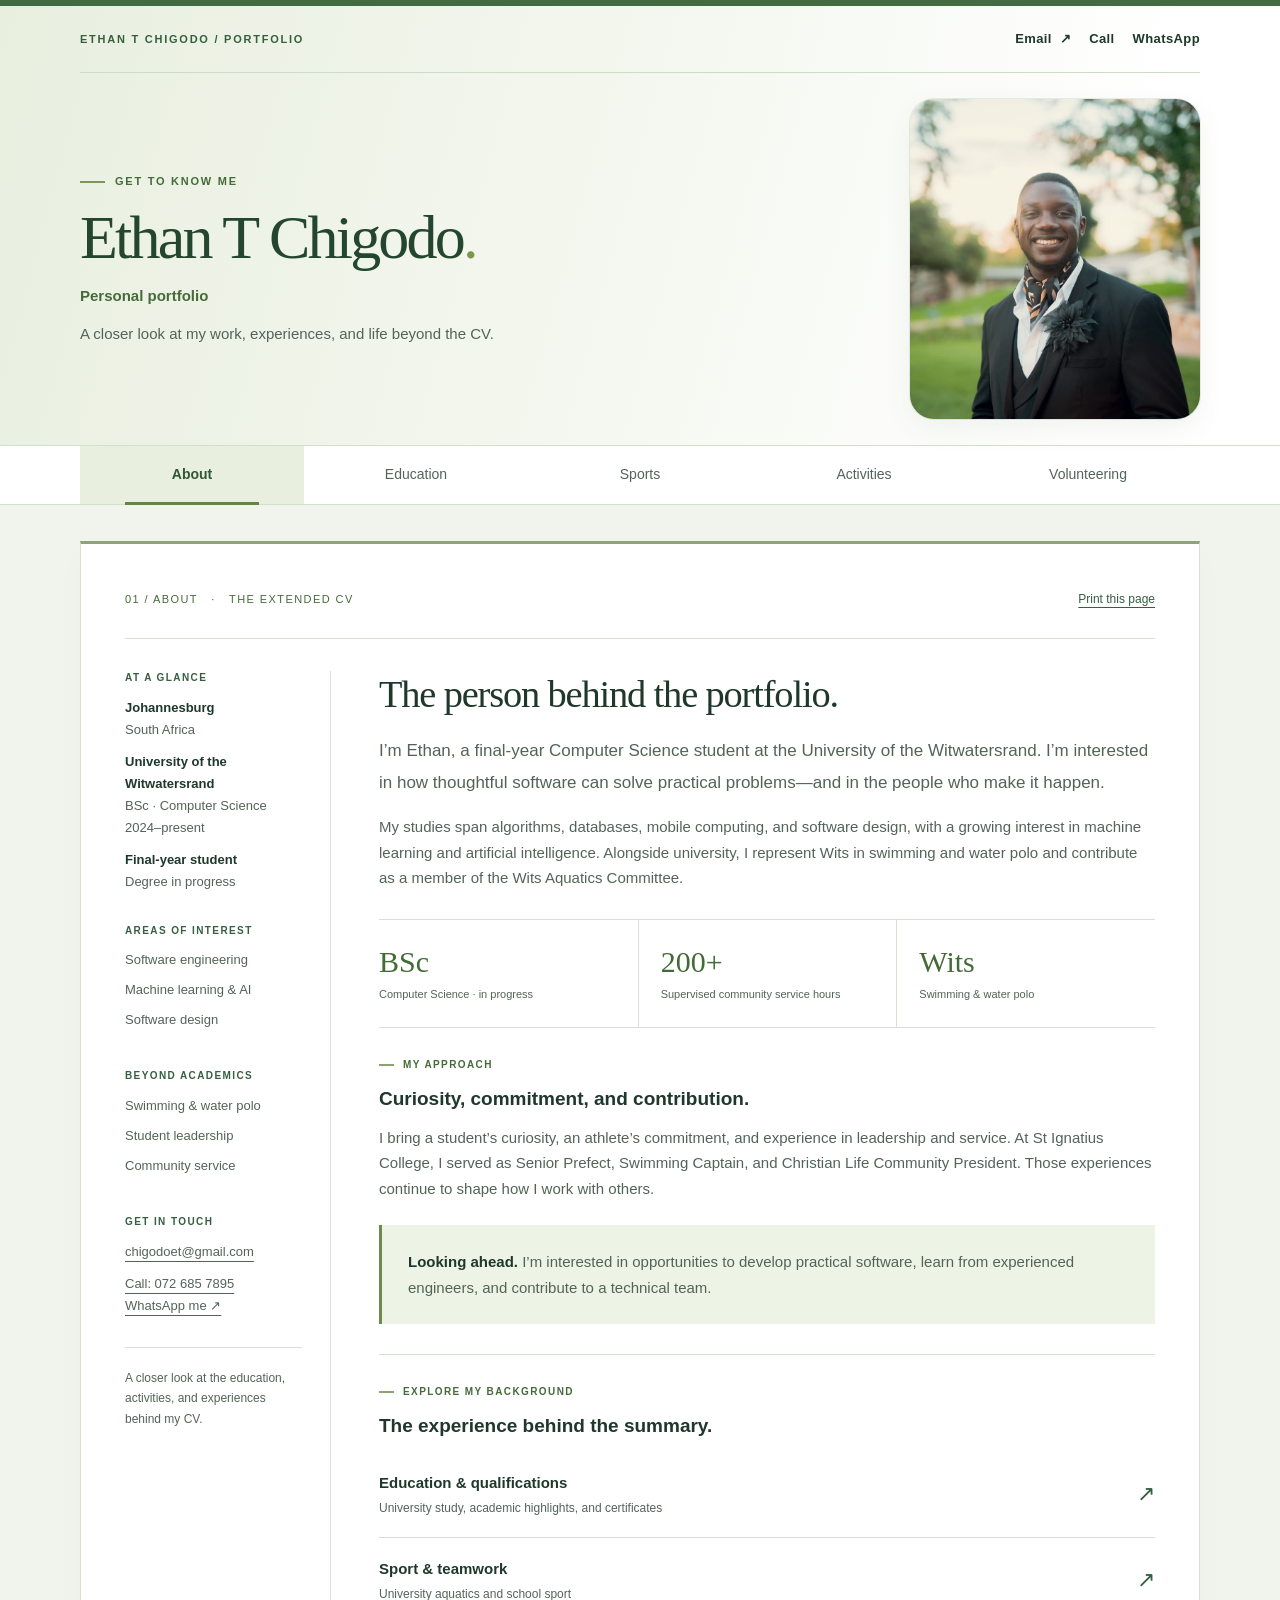
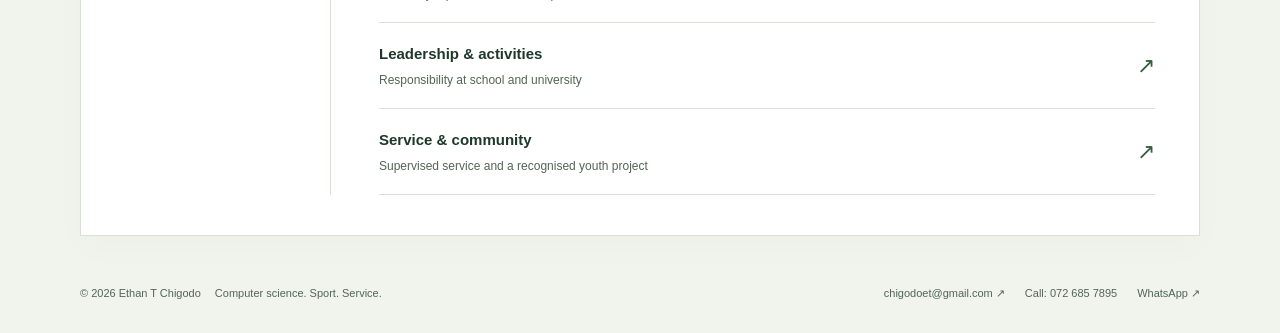
==== commit b880eeaf: "Add Ethan's phone and WhatsApp contact links across the portfolio and print headers" ====
--- a/index.html
+++ b/index.html
@@ -74,9 +74,18 @@
   .portrait img{display:block;width:100%;height:100%;object-fit:cover;object-position:50% 32%;border-radius:3mm;box-shadow:none}
   .photo-viewer,.portrait-expand{display:none!important}
 }
+
+/* Contact links work directly on mobile and desktop. */
+.topline{flex-wrap:wrap;gap:12px}.header-contact{display:flex;align-items:center;flex-wrap:wrap;gap:18px}
+.header-contact a{white-space:nowrap}.topline .header-contact a span{margin-left:4px}
+.footer-contact{display:flex;align-items:center;flex-wrap:wrap;gap:8px 20px}
+.footer-contact a{white-space:nowrap}.footer-contact a:hover{text-decoration:underline}
+.print-contact{display:none}
+@media(max-width:640px){.header-contact{gap:16px}.footer-contact{gap:8px 15px}.topline{align-items:flex-start}}
+@media print{.print-contact{display:block;font-size:9pt;line-height:1.6;color:var(--ink);margin:2mm 0 0}.print-contact a{white-space:nowrap}}
 </style></head>
-<body><a class="skip" href="#main">Skip to content</a><header class="masthead"><div class="wrap"><div class="topline"><span>Ethan T Chigodo / Portfolio</span><a href="mailto:chigodoet@gmail.com">Get in touch <span aria-hidden="true">↗</span></a></div><div class="identity"><div class="identity-copy"><p class="eyebrow">Get to know me</p><p class="name">Ethan T Chigodo<span aria-hidden="true">.</span></p><p class="role">Personal portfolio</p><p class="intro">A closer look at my work, experiences, and life beyond the CV.</p></div><div class="portrait"><button class="portrait-open" type="button" aria-label="Enlarge photo of Ethan T Chigodo" aria-haspopup="dialog" aria-controls="portrait-viewer"><img src="images/ethan-portrait.jpg" alt="Ethan T Chigodo" width="290" height="320" decoding="async" fetchpriority="high"></button></div></div></div></header><nav class="navbar" aria-label="Main navigation"><div class="wrap tabs"><a href="index.html?v=print-photo-20261014" aria-current="page">About</a><a href="education.html?v=print-photo-20261014">Education</a><a href="sports.html?v=print-photo-20261014">Sports</a><a href="activities.html?v=print-photo-20261014">Activities</a><a href="volunteering.html?v=print-photo-20261014">Volunteering</a></div></nav>
-<main id="main" class="wrap document"><div class="document-top"><p>01 / About &nbsp; · &nbsp; The extended CV</p><button class="print" type="button" onclick="window.print()">Print this page</button></div><div class="layout"><aside class="sidebar" aria-label="Profile at a glance"><div class="side-block"><h2>At a glance</h2><p><strong>Johannesburg</strong>South Africa</p><p><strong>University of the Witwatersrand</strong>BSc · Computer Science<br>2024–present</p><p><strong>Final-year student</strong>Degree in progress</p></div><div class="side-block"><h2>Areas of interest</h2><ul class="side-list"><li>Software engineering</li><li>Machine learning &amp; AI</li><li>Software design</li></ul></div><div class="side-block"><h2>Beyond academics</h2><ul class="side-list"><li>Swimming &amp; water polo</li><li>Student leadership</li><li>Community service</li></ul></div><div class="side-block"><h2>Get in touch</h2><p><a href="mailto:chigodoet@gmail.com">chigodoet@gmail.com</a></p></div><p class="side-note">A closer look at the education, activities, and experiences behind my CV.</p></aside><div class="content"><h1>The person behind the portfolio.</h1><p class="lead">I’m Ethan, a final-year Computer Science student at the University of the Witwatersrand. I’m interested in how thoughtful software can solve practical problems—and in the people who make it happen.</p><p class="body-copy">My studies span algorithms, databases, mobile computing, and software design, with a growing interest in machine learning and artificial intelligence. Alongside university, I represent Wits in swimming and water polo and contribute as a member of the Wits Aquatics Committee.</p><div class="facts"><div class="fact"><strong>BSc</strong><span>Computer Science · in progress</span></div><div class="fact"><strong>200+</strong><span>Supervised community service hours</span></div><div class="fact"><strong>Wits</strong><span>Swimming &amp; water polo</span></div></div><section><p class="section-label">My approach</p><h2>Curiosity, commitment, and contribution.</h2><p class="body-copy">I bring a student’s curiosity, an athlete’s commitment, and experience in leadership and service. At St Ignatius College, I served as Senior Prefect, Swimming Captain, and Christian Life Community President. Those experiences continue to shape how I work with others.</p><div class="feature"><p><strong>Looking ahead.</strong> I’m interested in opportunities to develop practical software, learn from experienced engineers, and contribute to a technical team.</p></div></section><section class="section"><p class="section-label">Explore my background</p><h2>The experience behind the summary.</h2><a class="link-row" href="education.html?v=print-photo-20261014"><span><b>Education & qualifications</b><small>University study, academic highlights, and certificates</small></span><span class="arrow" aria-hidden="true">↗</span></a><a class="link-row" href="sports.html?v=print-photo-20261014"><span><b>Sport & teamwork</b><small>University aquatics and school sport</small></span><span class="arrow" aria-hidden="true">↗</span></a><a class="link-row" href="activities.html?v=print-photo-20261014"><span><b>Leadership & activities</b><small>Responsibility at school and university</small></span><span class="arrow" aria-hidden="true">↗</span></a><a class="link-row" href="volunteering.html?v=print-photo-20261014"><span><b>Service & community</b><small>Supervised service and a recognised youth project</small></span><span class="arrow" aria-hidden="true">↗</span></a></section></div></div></main><footer class="wrap footer"><div><span>© 2026 Ethan T Chigodo</span><span>Computer science. Sport. Service.</span></div><a href="mailto:chigodoet@gmail.com">chigodoet@gmail.com ↗</a></footer><dialog class="photo-viewer" id="portrait-viewer" aria-label="Photo of Ethan T Chigodo"><button class="photo-close" type="button" aria-label="Close photo" autofocus><span aria-hidden="true">×</span></button><img src="images/ethan-portrait.jpg" alt="Ethan T Chigodo" width="817" height="1225" decoding="async"></dialog>
+<body><a class="skip" href="#main">Skip to content</a><header class="masthead"><div class="wrap"><div class="topline"><span>Ethan T Chigodo / Portfolio</span><div class="header-contact" aria-label="Contact Ethan"><a href="mailto:chigodoet@gmail.com">Email <span aria-hidden="true">↗</span></a><a href="tel:+27726857895" aria-label="Call Ethan on +27 72 685 7895">Call</a><a href="https://wa.me/27726857895" aria-label="WhatsApp Ethan on +27 72 685 7895">WhatsApp</a></div></div><div class="identity"><div class="identity-copy"><p class="eyebrow">Get to know me</p><p class="name">Ethan T Chigodo<span aria-hidden="true">.</span></p><p class="role">Personal portfolio</p><p class="intro">A closer look at my work, experiences, and life beyond the CV.</p><p class="print-contact"><a href="mailto:chigodoet@gmail.com">chigodoet@gmail.com</a> · <a href="tel:+27726857895">+27 72 685 7895</a> · <a href="https://wa.me/27726857895">WhatsApp</a></p></div><div class="portrait"><button class="portrait-open" type="button" aria-label="Enlarge photo of Ethan T Chigodo" aria-haspopup="dialog" aria-controls="portrait-viewer"><img src="images/ethan-portrait.jpg" alt="Ethan T Chigodo" width="290" height="320" decoding="async" fetchpriority="high"></button></div></div></div></header><nav class="navbar" aria-label="Main navigation"><div class="wrap tabs"><a href="index.html?v=contact-20261014" aria-current="page">About</a><a href="education.html?v=contact-20261014">Education</a><a href="sports.html?v=contact-20261014">Sports</a><a href="activities.html?v=contact-20261014">Activities</a><a href="volunteering.html?v=contact-20261014">Volunteering</a></div></nav>
+<main id="main" class="wrap document"><div class="document-top"><p>01 / About &nbsp; · &nbsp; The extended CV</p><button class="print" type="button" onclick="window.print()">Print this page</button></div><div class="layout"><aside class="sidebar" aria-label="Profile at a glance"><div class="side-block"><h2>At a glance</h2><p><strong>Johannesburg</strong>South Africa</p><p><strong>University of the Witwatersrand</strong>BSc · Computer Science<br>2024–present</p><p><strong>Final-year student</strong>Degree in progress</p></div><div class="side-block"><h2>Areas of interest</h2><ul class="side-list"><li>Software engineering</li><li>Machine learning &amp; AI</li><li>Software design</li></ul></div><div class="side-block"><h2>Beyond academics</h2><ul class="side-list"><li>Swimming &amp; water polo</li><li>Student leadership</li><li>Community service</li></ul></div><div class="side-block"><h2>Get in touch</h2><p><a href="mailto:chigodoet@gmail.com">chigodoet@gmail.com</a></p><p><a href="tel:+27726857895">Call: 072 685 7895</a><br><a href="https://wa.me/27726857895">WhatsApp me ↗</a></p></div><p class="side-note">A closer look at the education, activities, and experiences behind my CV.</p></aside><div class="content"><h1>The person behind the portfolio.</h1><p class="lead">I’m Ethan, a final-year Computer Science student at the University of the Witwatersrand. I’m interested in how thoughtful software can solve practical problems—and in the people who make it happen.</p><p class="body-copy">My studies span algorithms, databases, mobile computing, and software design, with a growing interest in machine learning and artificial intelligence. Alongside university, I represent Wits in swimming and water polo and contribute as a member of the Wits Aquatics Committee.</p><div class="facts"><div class="fact"><strong>BSc</strong><span>Computer Science · in progress</span></div><div class="fact"><strong>200+</strong><span>Supervised community service hours</span></div><div class="fact"><strong>Wits</strong><span>Swimming &amp; water polo</span></div></div><section><p class="section-label">My approach</p><h2>Curiosity, commitment, and contribution.</h2><p class="body-copy">I bring a student’s curiosity, an athlete’s commitment, and experience in leadership and service. At St Ignatius College, I served as Senior Prefect, Swimming Captain, and Christian Life Community President. Those experiences continue to shape how I work with others.</p><div class="feature"><p><strong>Looking ahead.</strong> I’m interested in opportunities to develop practical software, learn from experienced engineers, and contribute to a technical team.</p></div></section><section class="section"><p class="section-label">Explore my background</p><h2>The experience behind the summary.</h2><a class="link-row" href="education.html?v=contact-20261014"><span><b>Education & qualifications</b><small>University study, academic highlights, and certificates</small></span><span class="arrow" aria-hidden="true">↗</span></a><a class="link-row" href="sports.html?v=contact-20261014"><span><b>Sport & teamwork</b><small>University aquatics and school sport</small></span><span class="arrow" aria-hidden="true">↗</span></a><a class="link-row" href="activities.html?v=contact-20261014"><span><b>Leadership & activities</b><small>Responsibility at school and university</small></span><span class="arrow" aria-hidden="true">↗</span></a><a class="link-row" href="volunteering.html?v=contact-20261014"><span><b>Service & community</b><small>Supervised service and a recognised youth project</small></span><span class="arrow" aria-hidden="true">↗</span></a></section></div></div></main><footer class="wrap footer"><div><span>© 2026 Ethan T Chigodo</span><span>Computer science. Sport. Service.</span></div><div class="footer-contact"><a href="mailto:chigodoet@gmail.com">chigodoet@gmail.com ↗</a><a href="tel:+27726857895">Call: 072 685 7895</a><a href="https://wa.me/27726857895">WhatsApp ↗</a></div></footer><dialog class="photo-viewer" id="portrait-viewer" aria-label="Photo of Ethan T Chigodo"><button class="photo-close" type="button" aria-label="Close photo" autofocus><span aria-hidden="true">×</span></button><img src="images/ethan-portrait.jpg" alt="Ethan T Chigodo" width="817" height="1225" decoding="async"></dialog>
 <script>
 (function(){
   const trigger=document.querySelector(".portrait-open");
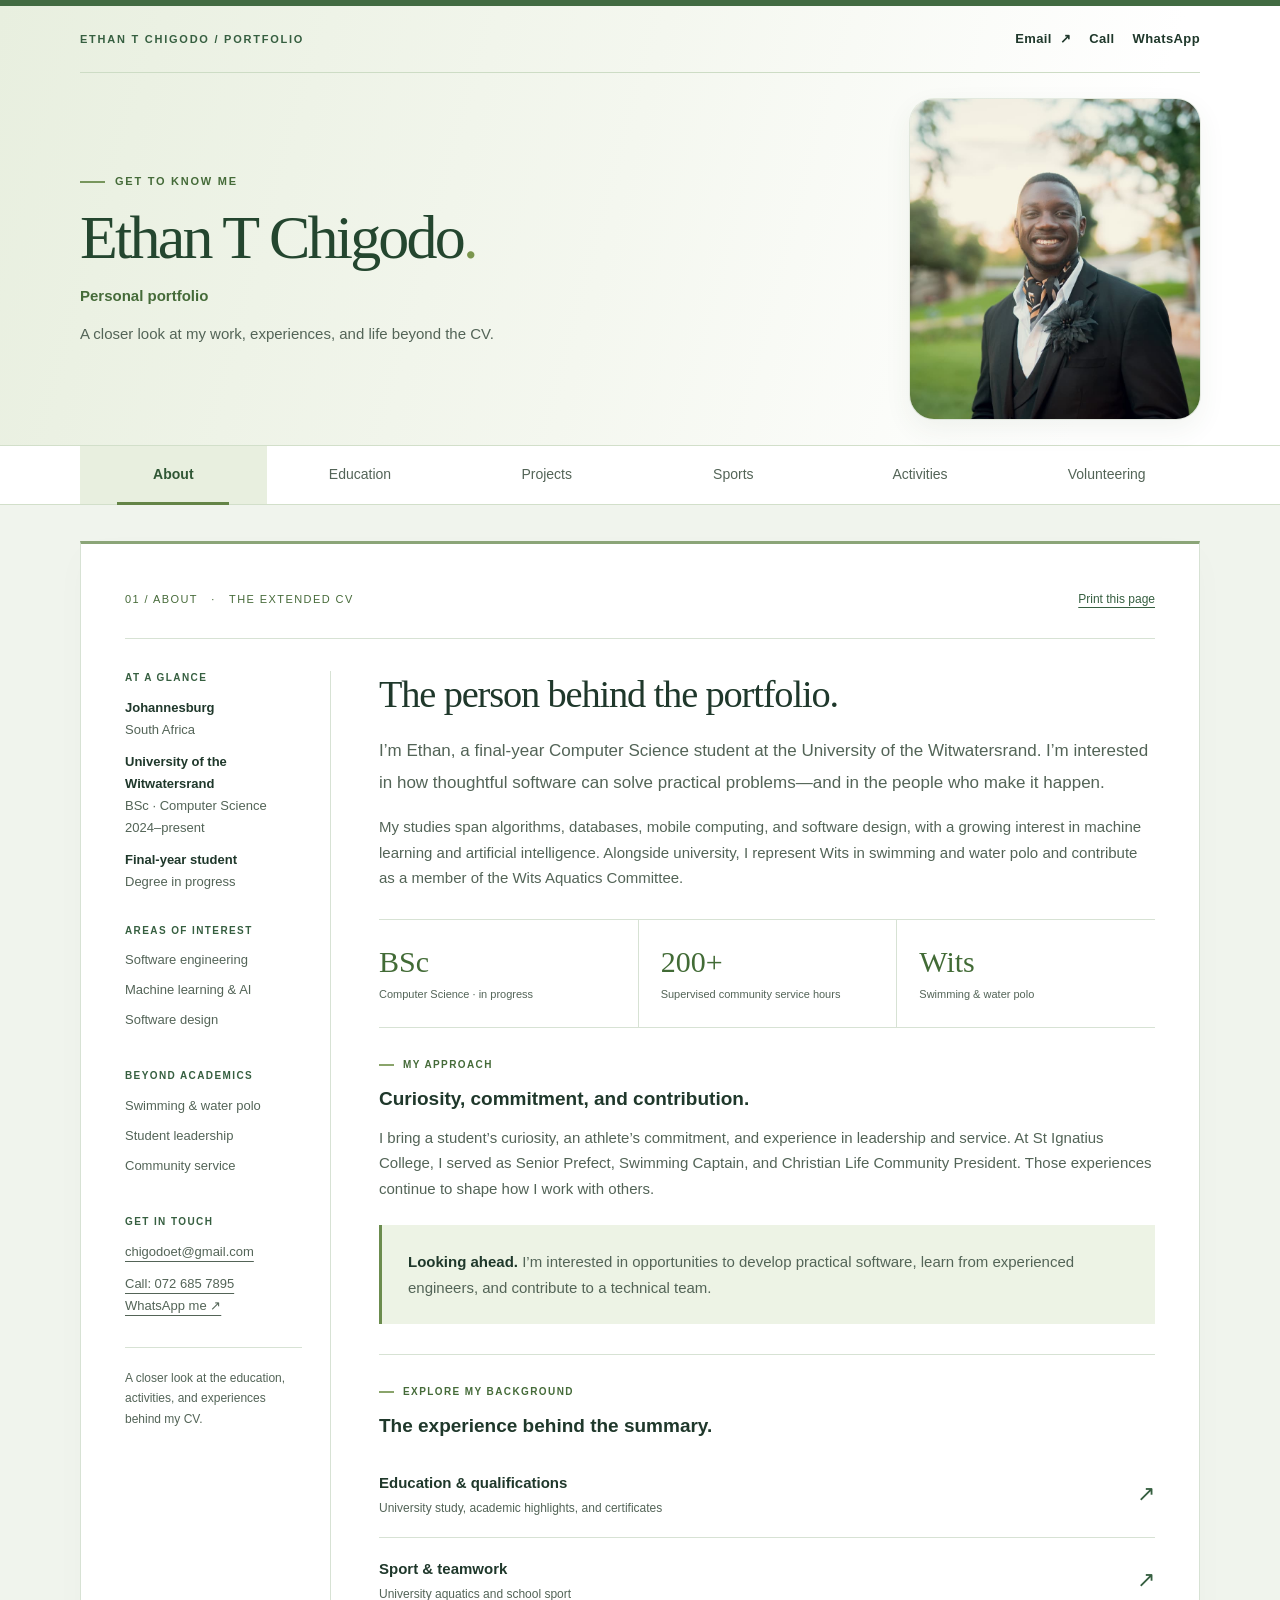
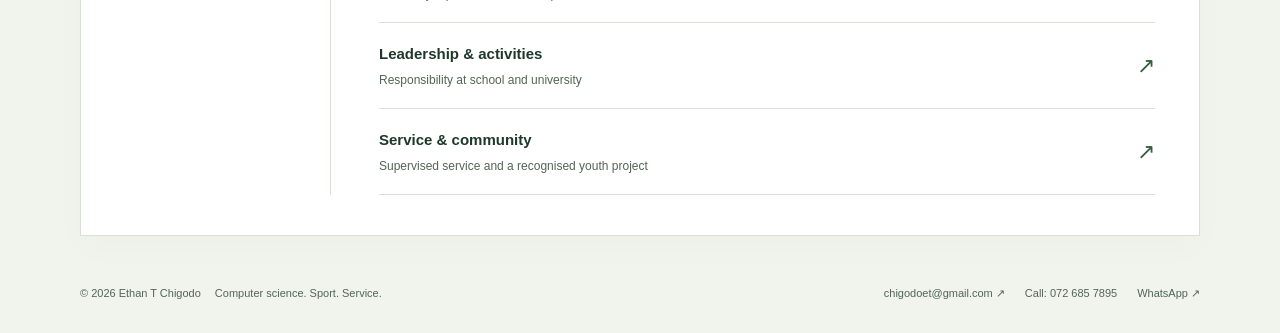
==== commit c64d5fb8: "Add Projects page with Chronicles digital logbook case study" ====
--- a/index.html
+++ b/index.html
@@ -83,9 +83,9 @@
 .print-contact{display:none}
 @media(max-width:640px){.header-contact{gap:16px}.footer-contact{gap:8px 15px}.topline{align-items:flex-start}}
 @media print{.print-contact{display:block;font-size:9pt;line-height:1.6;color:var(--ink);margin:2mm 0 0}.print-contact a{white-space:nowrap}}
-</style></head>
-<body><a class="skip" href="#main">Skip to content</a><header class="masthead"><div class="wrap"><div class="topline"><span>Ethan T Chigodo / Portfolio</span><div class="header-contact" aria-label="Contact Ethan"><a href="mailto:chigodoet@gmail.com">Email <span aria-hidden="true">↗</span></a><a href="tel:+27726857895" aria-label="Call Ethan on +27 72 685 7895">Call</a><a href="https://wa.me/27726857895" aria-label="WhatsApp Ethan on +27 72 685 7895">WhatsApp</a></div></div><div class="identity"><div class="identity-copy"><p class="eyebrow">Get to know me</p><p class="name">Ethan T Chigodo<span aria-hidden="true">.</span></p><p class="role">Personal portfolio</p><p class="intro">A closer look at my work, experiences, and life beyond the CV.</p><p class="print-contact"><a href="mailto:chigodoet@gmail.com">chigodoet@gmail.com</a> · <a href="tel:+27726857895">+27 72 685 7895</a> · <a href="https://wa.me/27726857895">WhatsApp</a></p></div><div class="portrait"><button class="portrait-open" type="button" aria-label="Enlarge photo of Ethan T Chigodo" aria-haspopup="dialog" aria-controls="portrait-viewer"><img src="images/ethan-portrait.jpg" alt="Ethan T Chigodo" width="290" height="320" decoding="async" fetchpriority="high"></button></div></div></div></header><nav class="navbar" aria-label="Main navigation"><div class="wrap tabs"><a href="index.html?v=contact-20261014" aria-current="page">About</a><a href="education.html?v=contact-20261014">Education</a><a href="sports.html?v=contact-20261014">Sports</a><a href="activities.html?v=contact-20261014">Activities</a><a href="volunteering.html?v=contact-20261014">Volunteering</a></div></nav>
-<main id="main" class="wrap document"><div class="document-top"><p>01 / About &nbsp; · &nbsp; The extended CV</p><button class="print" type="button" onclick="window.print()">Print this page</button></div><div class="layout"><aside class="sidebar" aria-label="Profile at a glance"><div class="side-block"><h2>At a glance</h2><p><strong>Johannesburg</strong>South Africa</p><p><strong>University of the Witwatersrand</strong>BSc · Computer Science<br>2024–present</p><p><strong>Final-year student</strong>Degree in progress</p></div><div class="side-block"><h2>Areas of interest</h2><ul class="side-list"><li>Software engineering</li><li>Machine learning &amp; AI</li><li>Software design</li></ul></div><div class="side-block"><h2>Beyond academics</h2><ul class="side-list"><li>Swimming &amp; water polo</li><li>Student leadership</li><li>Community service</li></ul></div><div class="side-block"><h2>Get in touch</h2><p><a href="mailto:chigodoet@gmail.com">chigodoet@gmail.com</a></p><p><a href="tel:+27726857895">Call: 072 685 7895</a><br><a href="https://wa.me/27726857895">WhatsApp me ↗</a></p></div><p class="side-note">A closer look at the education, activities, and experiences behind my CV.</p></aside><div class="content"><h1>The person behind the portfolio.</h1><p class="lead">I’m Ethan, a final-year Computer Science student at the University of the Witwatersrand. I’m interested in how thoughtful software can solve practical problems—and in the people who make it happen.</p><p class="body-copy">My studies span algorithms, databases, mobile computing, and software design, with a growing interest in machine learning and artificial intelligence. Alongside university, I represent Wits in swimming and water polo and contribute as a member of the Wits Aquatics Committee.</p><div class="facts"><div class="fact"><strong>BSc</strong><span>Computer Science · in progress</span></div><div class="fact"><strong>200+</strong><span>Supervised community service hours</span></div><div class="fact"><strong>Wits</strong><span>Swimming &amp; water polo</span></div></div><section><p class="section-label">My approach</p><h2>Curiosity, commitment, and contribution.</h2><p class="body-copy">I bring a student’s curiosity, an athlete’s commitment, and experience in leadership and service. At St Ignatius College, I served as Senior Prefect, Swimming Captain, and Christian Life Community President. Those experiences continue to shape how I work with others.</p><div class="feature"><p><strong>Looking ahead.</strong> I’m interested in opportunities to develop practical software, learn from experienced engineers, and contribute to a technical team.</p></div></section><section class="section"><p class="section-label">Explore my background</p><h2>The experience behind the summary.</h2><a class="link-row" href="education.html?v=contact-20261014"><span><b>Education & qualifications</b><small>University study, academic highlights, and certificates</small></span><span class="arrow" aria-hidden="true">↗</span></a><a class="link-row" href="sports.html?v=contact-20261014"><span><b>Sport & teamwork</b><small>University aquatics and school sport</small></span><span class="arrow" aria-hidden="true">↗</span></a><a class="link-row" href="activities.html?v=contact-20261014"><span><b>Leadership & activities</b><small>Responsibility at school and university</small></span><span class="arrow" aria-hidden="true">↗</span></a><a class="link-row" href="volunteering.html?v=contact-20261014"><span><b>Service & community</b><small>Supervised service and a recognised youth project</small></span><span class="arrow" aria-hidden="true">↗</span></a></section></div></div></main><footer class="wrap footer"><div><span>© 2026 Ethan T Chigodo</span><span>Computer science. Sport. Service.</span></div><div class="footer-contact"><a href="mailto:chigodoet@gmail.com">chigodoet@gmail.com ↗</a><a href="tel:+27726857895">Call: 072 685 7895</a><a href="https://wa.me/27726857895">WhatsApp ↗</a></div></footer><dialog class="photo-viewer" id="portrait-viewer" aria-label="Photo of Ethan T Chigodo"><button class="photo-close" type="button" aria-label="Close photo" autofocus><span aria-hidden="true">×</span></button><img src="images/ethan-portrait.jpg" alt="Ethan T Chigodo" width="817" height="1225" decoding="async"></dialog>
+/* Six portfolio sections. */.tabs{grid-template-columns:repeat(6,minmax(0,1fr))}@media(max-width:640px){.tabs{grid-template-columns:repeat(3,minmax(0,1fr))}.tabs a{font-size:12px;padding:12px 4px}}</style></head>
+<body><a class="skip" href="#main">Skip to content</a><header class="masthead"><div class="wrap"><div class="topline"><span>Ethan T Chigodo / Portfolio</span><div class="header-contact" aria-label="Contact Ethan"><a href="mailto:chigodoet@gmail.com">Email <span aria-hidden="true">↗</span></a><a href="tel:+27726857895" aria-label="Call Ethan on +27 72 685 7895">Call</a><a href="https://wa.me/27726857895" aria-label="WhatsApp Ethan on +27 72 685 7895">WhatsApp</a></div></div><div class="identity"><div class="identity-copy"><p class="eyebrow">Get to know me</p><p class="name">Ethan T Chigodo<span aria-hidden="true">.</span></p><p class="role">Personal portfolio</p><p class="intro">A closer look at my work, experiences, and life beyond the CV.</p><p class="print-contact"><a href="mailto:chigodoet@gmail.com">chigodoet@gmail.com</a> · <a href="tel:+27726857895">+27 72 685 7895</a> · <a href="https://wa.me/27726857895">WhatsApp</a></p></div><div class="portrait"><button class="portrait-open" type="button" aria-label="Enlarge photo of Ethan T Chigodo" aria-haspopup="dialog" aria-controls="portrait-viewer"><img src="images/ethan-portrait.jpg" alt="Ethan T Chigodo" width="290" height="320" decoding="async" fetchpriority="high"></button></div></div></div></header><nav class="navbar" aria-label="Main navigation"><div class="wrap tabs"><a href="index.html?v=contact-20261014" aria-current="page">About</a><a href="education.html?v=contact-20261014">Education</a><a href="projects.html?v=chronicles-20261020">Projects</a><a href="sports.html?v=aquatics-20261015">Sports</a><a href="activities.html?v=contact-20261014">Activities</a><a href="volunteering.html?v=contact-20261014">Volunteering</a></div></nav>
+<main id="main" class="wrap document"><div class="document-top"><p>01 / About &nbsp; · &nbsp; The extended CV</p><button class="print" type="button" onclick="window.print()">Print this page</button></div><div class="layout"><aside class="sidebar" aria-label="Profile at a glance"><div class="side-block"><h2>At a glance</h2><p><strong>Johannesburg</strong>South Africa</p><p><strong>University of the Witwatersrand</strong>BSc · Computer Science<br>2024–present</p><p><strong>Final-year student</strong>Degree in progress</p></div><div class="side-block"><h2>Areas of interest</h2><ul class="side-list"><li>Software engineering</li><li>Machine learning &amp; AI</li><li>Software design</li></ul></div><div class="side-block"><h2>Beyond academics</h2><ul class="side-list"><li>Swimming &amp; water polo</li><li>Student leadership</li><li>Community service</li></ul></div><div class="side-block"><h2>Get in touch</h2><p><a href="mailto:chigodoet@gmail.com">chigodoet@gmail.com</a></p><p><a href="tel:+27726857895">Call: 072 685 7895</a><br><a href="https://wa.me/27726857895">WhatsApp me ↗</a></p></div><p class="side-note">A closer look at the education, activities, and experiences behind my CV.</p></aside><div class="content"><h1>The person behind the portfolio.</h1><p class="lead">I’m Ethan, a final-year Computer Science student at the University of the Witwatersrand. I’m interested in how thoughtful software can solve practical problems—and in the people who make it happen.</p><p class="body-copy">My studies span algorithms, databases, mobile computing, and software design, with a growing interest in machine learning and artificial intelligence. Alongside university, I represent Wits in swimming and water polo and contribute as a member of the Wits Aquatics Committee.</p><div class="facts"><div class="fact"><strong>BSc</strong><span>Computer Science · in progress</span></div><div class="fact"><strong>200+</strong><span>Supervised community service hours</span></div><div class="fact"><strong>Wits</strong><span>Swimming &amp; water polo</span></div></div><section><p class="section-label">My approach</p><h2>Curiosity, commitment, and contribution.</h2><p class="body-copy">I bring a student’s curiosity, an athlete’s commitment, and experience in leadership and service. At St Ignatius College, I served as Senior Prefect, Swimming Captain, and Christian Life Community President. Those experiences continue to shape how I work with others.</p><div class="feature"><p><strong>Looking ahead.</strong> I’m interested in opportunities to develop practical software, learn from experienced engineers, and contribute to a technical team.</p></div></section><section class="section"><p class="section-label">Explore my background</p><h2>The experience behind the summary.</h2><a class="link-row" href="education.html?v=contact-20261014"><span><b>Education & qualifications</b><small>University study, academic highlights, and certificates</small></span><span class="arrow" aria-hidden="true">↗</span></a><a class="link-row" href="sports.html?v=aquatics-20261015"><span><b>Sport & teamwork</b><small>University aquatics and school sport</small></span><span class="arrow" aria-hidden="true">↗</span></a><a class="link-row" href="activities.html?v=contact-20261014"><span><b>Leadership & activities</b><small>Responsibility at school and university</small></span><span class="arrow" aria-hidden="true">↗</span></a><a class="link-row" href="volunteering.html?v=contact-20261014"><span><b>Service & community</b><small>Supervised service and a recognised youth project</small></span><span class="arrow" aria-hidden="true">↗</span></a></section></div></div></main><footer class="wrap footer"><div><span>© 2026 Ethan T Chigodo</span><span>Computer science. Sport. Service.</span></div><div class="footer-contact"><a href="mailto:chigodoet@gmail.com">chigodoet@gmail.com ↗</a><a href="tel:+27726857895">Call: 072 685 7895</a><a href="https://wa.me/27726857895">WhatsApp ↗</a></div></footer><dialog class="photo-viewer" id="portrait-viewer" aria-label="Photo of Ethan T Chigodo"><button class="photo-close" type="button" aria-label="Close photo" autofocus><span aria-hidden="true">×</span></button><img src="images/ethan-portrait.jpg" alt="Ethan T Chigodo" width="817" height="1225" decoding="async"></dialog>
 <script>
 (function(){
   const trigger=document.querySelector(".portrait-open");
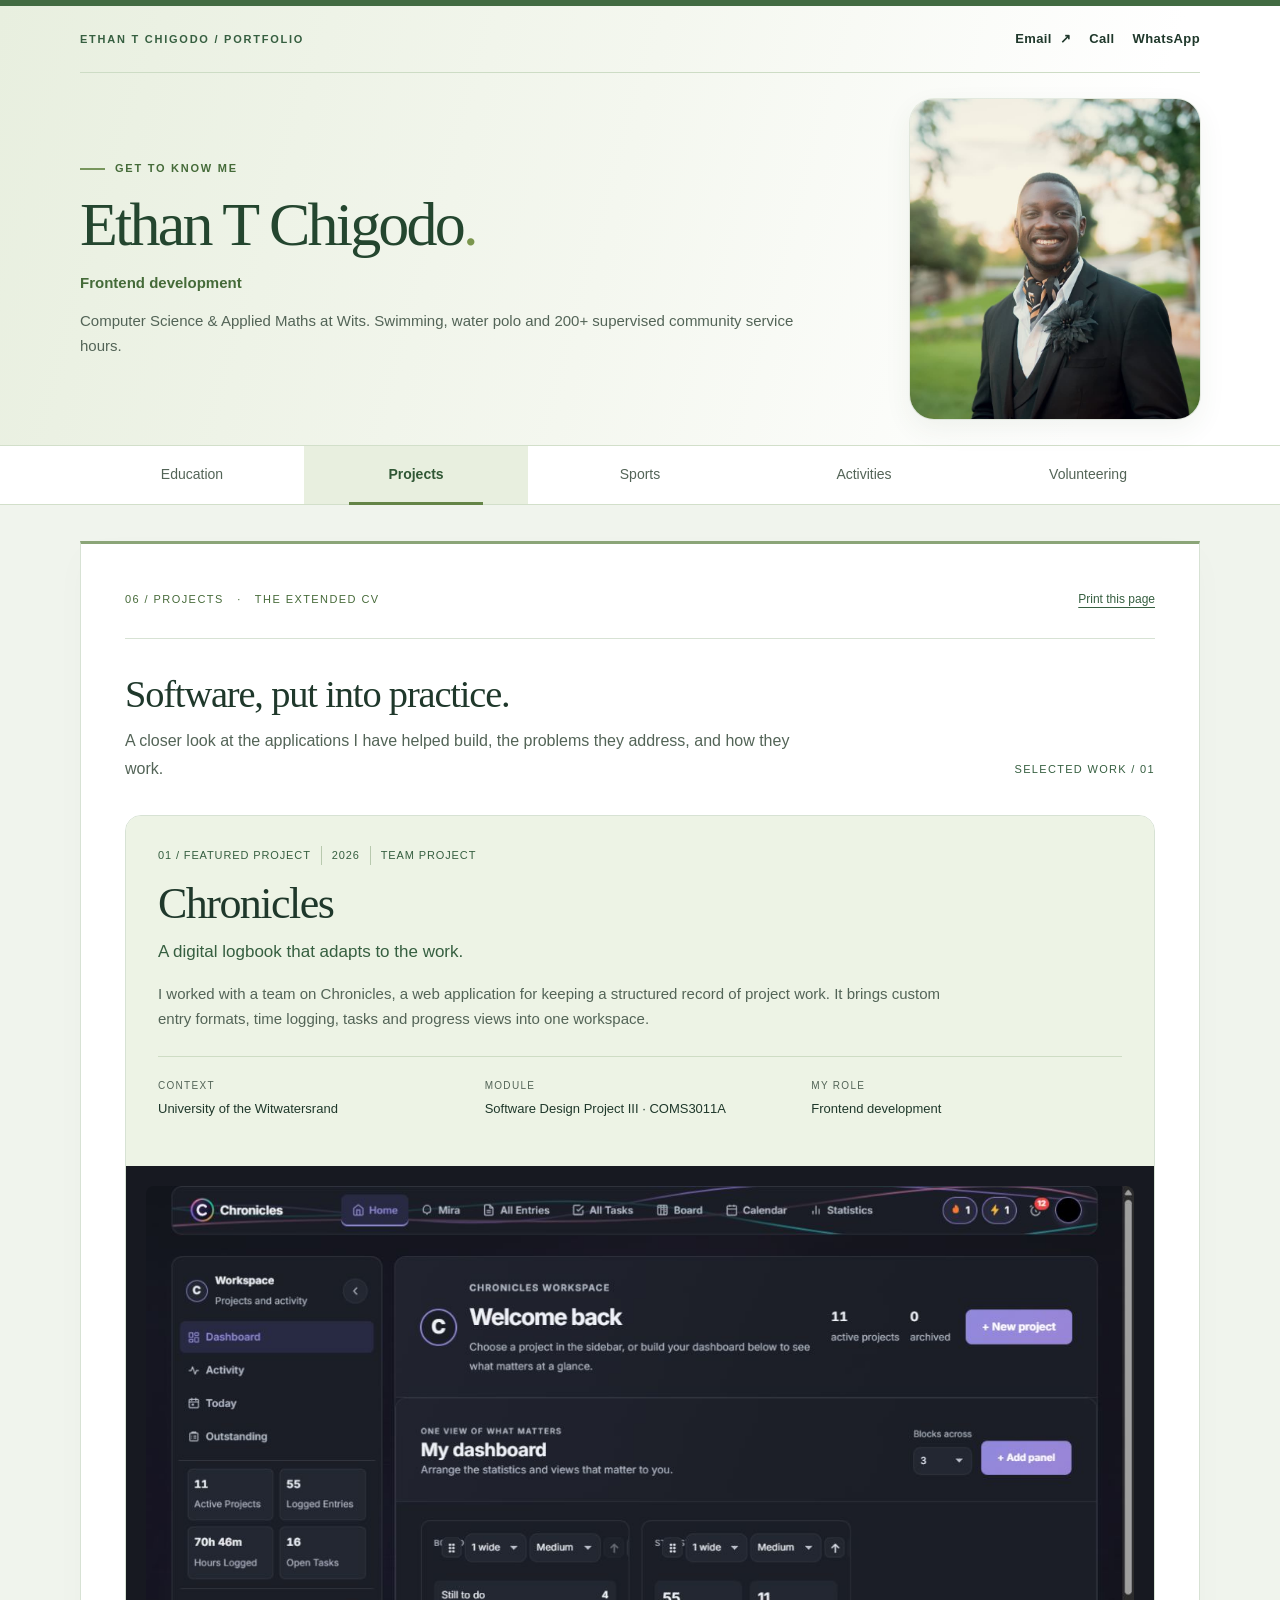
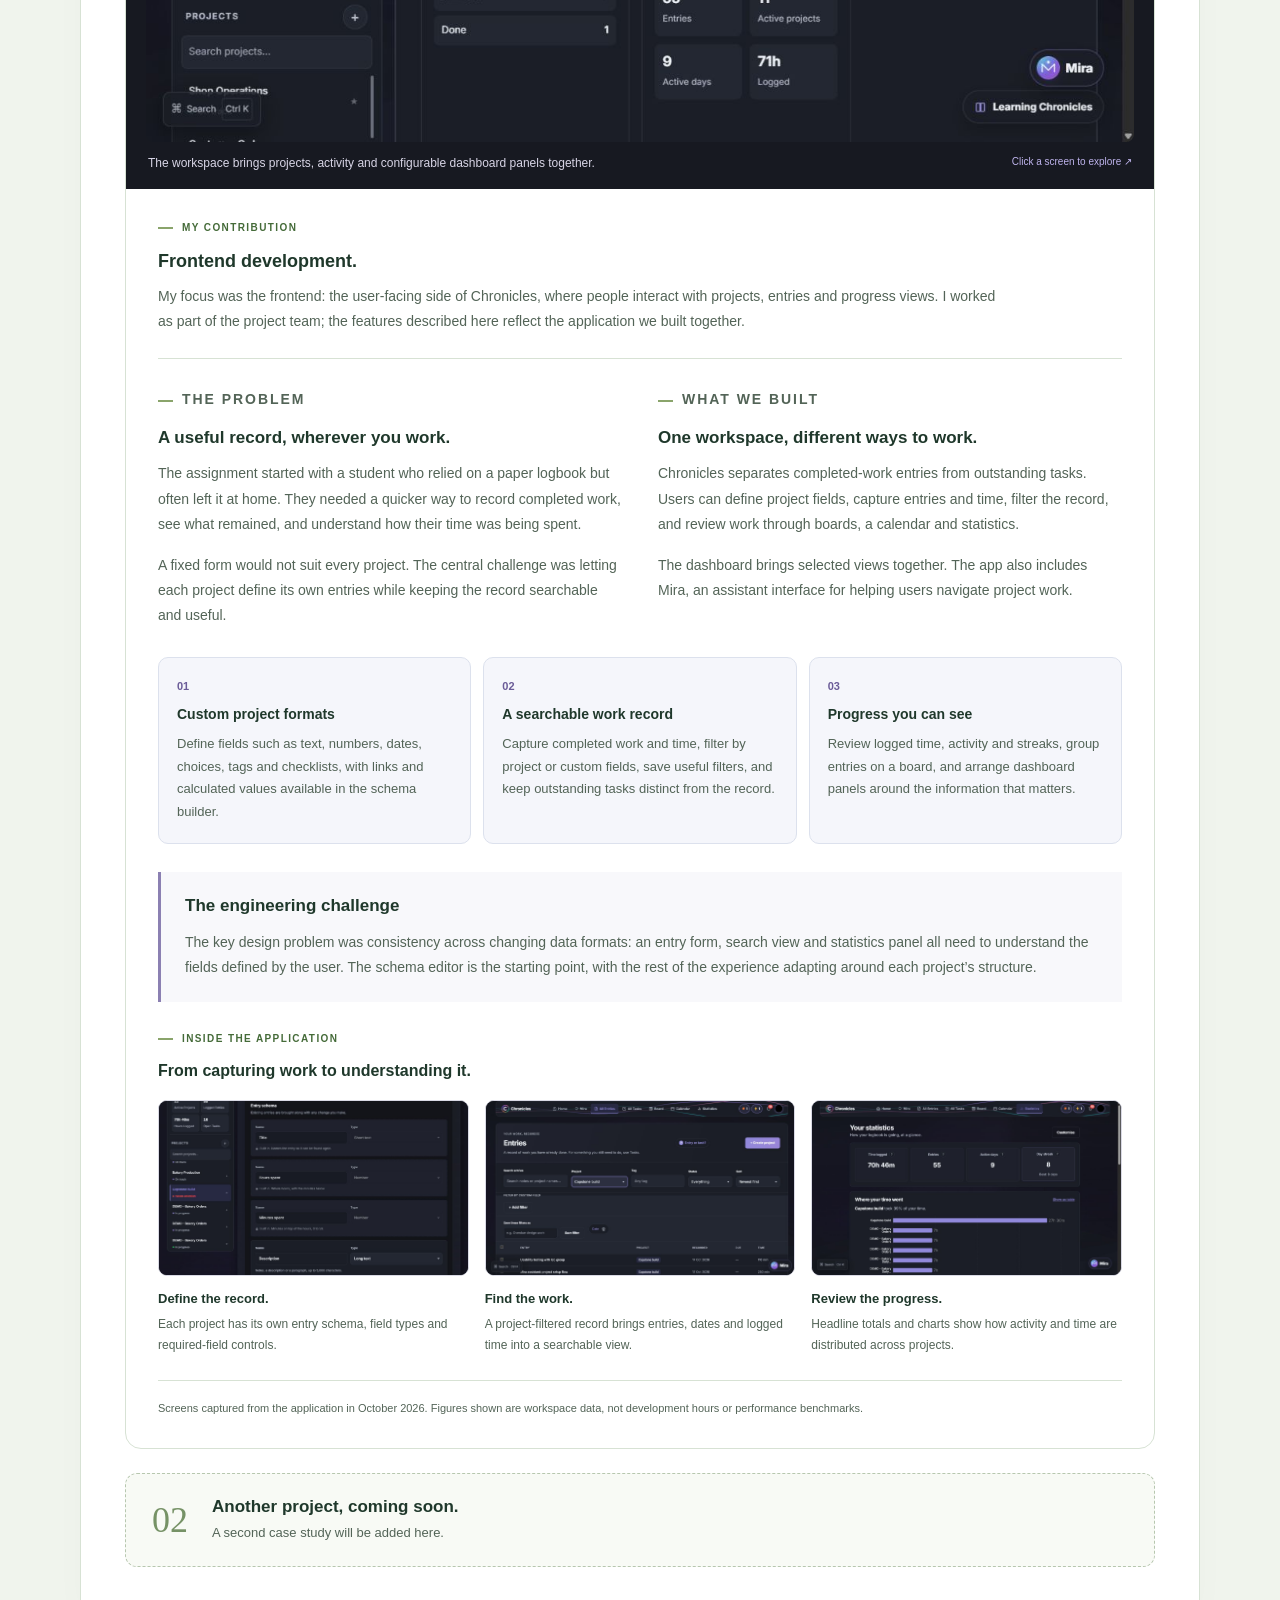
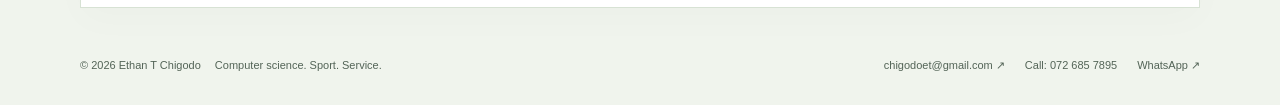
==== commit cc14424d: "Condense About into shared header and open portfolio on Projects" ====
--- a/index.html
+++ b/index.html
@@ -1,102 +1 @@
-<!doctype html>
-<html lang="en"><head><meta charset="utf-8"><meta name="viewport" content="width=device-width, initial-scale=1"><meta name="robots" content="noindex,nofollow,noarchive"><meta name="description" content="Ethan T Chigodo — personal portfolio. Work, education, leadership, sport, and community service."><meta name="theme-color" content="#245c50"><title>About | Ethan T Chigodo</title><link rel="icon" href="favicon.svg"><style>
-:root{--ink:#172d2b;--muted:#526563;--green:#245c50;--line:#dce3df;--paper:#fff;--wash:#f1f3ef;--serif:Georgia,"Times New Roman",serif}
-*{box-sizing:border-box}html{scroll-behavior:smooth}body{margin:0;background:var(--wash);color:var(--ink);font-family:"Segoe UI",Arial,sans-serif;font-size:16px;line-height:1.7;-webkit-font-smoothing:antialiased}
-a{color:inherit;text-underline-offset:5px}a:hover{color:var(--green)}a:focus-visible,button:focus-visible,summary:focus-visible{outline:3px solid #97742f;outline-offset:5px}
-button{font:inherit}.wrap{width:min(1120px,calc(100% - 64px));margin:auto}.skip{position:absolute;top:-100px;left:24px;padding:12px 20px;background:#fff;z-index:10}.skip:focus{top:10px}
-.masthead{background:var(--paper);border-top:6px solid var(--green)}.topline{display:flex;justify-content:space-between;align-items:center;padding:22px 0;border-bottom:1px solid var(--line);font-size:11px;letter-spacing:.16em;text-transform:uppercase;font-weight:600}.topline a{letter-spacing:.03em;text-transform:none;font-size:13px;text-decoration:none}.topline a span{margin-left:12px}
-.identity{display:grid;grid-template-columns:1fr 156px;align-items:center;gap:64px;padding:38px 0 40px}.eyebrow{font-size:11px;letter-spacing:.16em;text-transform:uppercase;font-weight:650;color:var(--green);margin:0 0 12px}.name{font-family:var(--serif);font-size:clamp(38px,5.3vw,62px);font-weight:400;letter-spacing:-.045em;line-height:1.1;margin:0 0 12px}.role{font-size:15px;color:var(--green);font-weight:600;margin:0 0 12px}.intro{max-width:740px;margin:0;font-size:15px;color:var(--muted);line-height:1.7}
-.portrait{aspect-ratio:4/5;background:#e7ece5;display:grid;place-content:center;position:relative;border:1px solid #d5dfd4;overflow:hidden}.portrait:before,.portrait:after{content:"";position:absolute;border:1px solid #cbd7c9;border-radius:50%;width:220px;height:220px;right:-110px;top:30px}.portrait:after{right:-65px;top:70px}.portrait span{font-family:var(--serif);font-size:54px;z-index:1;font-weight:400;color:#537164}.portrait small{font-size:9px;text-transform:uppercase;letter-spacing:.22em;text-align:center;z-index:1;margin-top:5px;color:#537164}
-.navbar{border-top:1px solid var(--line);border-bottom:1px solid var(--line);background:#fff}.tabs{display:grid;grid-template-columns:repeat(5,1fr)}.tabs a{text-decoration:none;text-align:center;position:relative;padding:17px 8px;color:var(--muted);font-size:14px}.tabs a:hover{background:#f4f6f2;color:var(--green)}.tabs a[aria-current]{color:var(--green);font-weight:650}.tabs a[aria-current]:after{content:"";height:3px;background:var(--green);position:absolute;left:20%;right:20%;bottom:-1px}
-.document{margin:36px auto 48px;background:#fff;border:1px solid var(--line);box-shadow:0 12px 35px #172d2b05;padding:40px 44px}.document-top{display:flex;align-items:center;justify-content:space-between;gap:20px;padding-bottom:24px;border-bottom:1px solid var(--line);margin-bottom:32px}.document-top p{margin:0;font-size:11px;letter-spacing:.13em;text-transform:uppercase;color:var(--muted)}.print{border:0;background:transparent;color:var(--green);font-size:12px;cursor:pointer;padding:5px 0;text-decoration:underline;text-underline-offset:4px}
-.layout{display:grid;grid-template-columns:206px minmax(0,1fr);gap:48px}.sidebar{border-right:1px solid var(--line);padding-right:28px}.side-block{margin-bottom:30px}.side-block h2{font-size:10px;text-transform:uppercase;letter-spacing:.14em;color:var(--green);margin:0 0 12px}.side-block p{margin:0 0 10px;font-size:13px;color:var(--muted)}.side-block strong{display:block;color:var(--ink);font-weight:600}.side-block a{overflow-wrap:anywhere}.side-list{padding:0;margin:0;list-style:none;font-size:13px;color:var(--muted)}.side-list li{padding-bottom:8px}.side-note{border-top:1px solid var(--line);padding-top:20px;font-size:12px;color:var(--muted)}
-h1{font-family:var(--serif);font-size:clamp(30px,3vw,40px);font-weight:400;line-height:1.2;letter-spacing:-.03em;margin:0 0 18px}h2{font-size:19px;line-height:1.35;font-weight:600;margin:0 0 13px}h3{font-size:16px;line-height:1.4;font-weight:600;margin:0 0 8px}p{margin:0 0 16px}.lead{font-size:17px;line-height:1.85;color:var(--muted)}.body-copy{color:var(--muted);font-size:15px}.section{border-top:1px solid var(--line);padding-top:28px;margin-top:30px}.section-label{font-size:10px;color:var(--green);text-transform:uppercase;letter-spacing:.14em;margin-bottom:13px;font-weight:600}.feature{background:#edf2ec;border-left:3px solid var(--green);padding:24px 26px;margin:24px 0}.feature p{font-size:15px;color:var(--muted);margin:0}.feature strong{color:var(--ink)}
-.facts{display:grid;grid-template-columns:repeat(3,1fr);border-block:1px solid var(--line);margin:28px 0}.fact{padding:23px 18px 23px 0}.fact+.fact{padding-left:22px;border-left:1px solid var(--line)}.fact strong{display:block;font-family:var(--serif);font-size:30px;font-weight:400;line-height:1.25}.fact span{font-size:11px;color:var(--muted);display:block;margin-top:5px}
-.link-row{display:flex;align-items:center;justify-content:space-between;gap:20px;border-bottom:1px solid var(--line);padding:18px 0;text-decoration:none}.link-row b{font-size:15px;display:block;font-weight:600}.link-row small{display:block;font-size:12px;color:var(--muted);margin-top:3px}.link-row .arrow{font-size:22px;color:var(--green)}.link-row:hover .arrow{transform:translateX(3px)}
-.entry{padding:0 0 24px;margin-bottom:24px;border-bottom:1px solid var(--line)}.entry:last-child{margin-bottom:0;padding-bottom:0;border-bottom:0}.entry-top{display:flex;align-items:baseline;justify-content:space-between;gap:20px}.date{font-size:12px;color:var(--green);white-space:nowrap}.institution{color:var(--green);font-size:13px;margin:0 0 12px}.entry p,.entry li{font-size:14px;color:var(--muted)}.entry ul{padding-left:19px;margin:10px 0 0}.entry li{padding-left:3px;margin:5px 0}
-.tags{display:flex;flex-wrap:wrap;gap:8px;list-style:none;padding:0;margin:18px 0 0}.tags li{border:1px solid var(--line);padding:5px 11px;font-size:12px;color:var(--muted);background:#fafbf9}
-details{border-block-end:1px solid var(--line);padding:16px 0}summary{cursor:pointer;font-size:14px;color:var(--green);font-weight:600}details p{margin:14px 0 0;font-size:14px;color:var(--muted)}.results{width:100%;border-collapse:collapse;font-size:13px;margin-top:16px}.results th{text-align:left;font-size:10px;text-transform:uppercase;letter-spacing:.08em;color:var(--muted);font-weight:600}.results td,.results th{padding:10px 8px 10px 0;border-bottom:1px solid var(--line)}.results td:last-child,.results th:last-child{text-align:right}.results td:last-child{font-weight:600;color:var(--green)}
-.footer{padding-bottom:30px;display:flex;justify-content:space-between;gap:18px;flex-wrap:wrap;font-size:11px;color:var(--muted)}.footer a{text-decoration:none}.footer span{margin-right:14px}.subtle{font-size:12px;color:var(--muted);margin-top:18px}
-@media(max-width:850px){.identity{gap:28px;grid-template-columns:1fr 124px}.document{padding:30px}.layout{grid-template-columns:170px minmax(0,1fr);gap:28px}.sidebar{padding-right:20px}}
-@media(max-width:640px){.wrap{width:calc(100% - 32px)}.topline{font-size:9px;padding:16px 0}.topline a{font-size:11px}.identity{grid-template-columns:1fr 78px;align-items:start;gap:16px;padding:28px 0}.name{font-size:36px}.portrait span{font-size:30px}.portrait small{font-size:6px;letter-spacing:.08em}.role{font-size:12px}.intro{font-size:13px;grid-column:1/-1}.identity-copy{display:contents}.identity .eyebrow,.identity .name,.identity .role{grid-column:1}.identity .eyebrow{margin-bottom:-8px}.identity .name{margin-bottom:-6px}.portrait{grid-column:2;grid-row:1/4}.intro{margin-top:0}.tabs a{font-size:11px;padding:16px 2px}.document{margin:20px auto 28px;padding:23px 20px}.document-top{margin-bottom:24px;padding-bottom:18px}.document-top p{font-size:9px}.layout{display:flex;flex-direction:column;gap:30px}.sidebar{order:2;border-right:0;border-top:1px solid var(--line);padding:26px 0 0;display:grid;grid-template-columns:1fr 1fr;gap:18px}.side-block{margin:0}.side-note{grid-column:1/-1;margin:0}.lead{font-size:15px}.facts{margin:24px 0}.fact{padding:18px 8px 18px 0}.fact+.fact{padding-left:12px}.fact strong{font-size:27px}.fact span{font-size:10px}.entry-top{display:block}.date{display:block;margin-bottom:8px}.feature{padding:20px}.footer{font-size:10px}}
-@media(prefers-reduced-motion:reduce){html{scroll-behavior:auto}*{transition:none!important}}
-@media print{@page{size:A4;margin:14mm}body{background:#fff;font-size:10pt}.wrap{width:100%;max-width:none}.masthead{border-top:3px solid var(--green)}.topline,.navbar,.print,.portrait,.footer,.skip{display:none!important}.identity{display:block;padding:20px 0}.name{font-size:32pt}.intro{font-size:10pt;max-width:none}.role{font-size:11pt}.document{border:0;box-shadow:none;margin:0;padding:10px 0}.document-top{padding-bottom:10px;margin-bottom:20px}.layout{display:block}.sidebar{display:none}h1{font-size:24pt}h2{font-size:13pt}.lead,.body-copy,.entry p,.entry li{font-size:10pt}.section{margin-top:18px;padding-top:18px}.entry,.feature,.facts,details{break-inside:avoid}.link-row{padding:10px 0}a{text-decoration:none}summary{list-style:none}details>*{display:block!important}.results{font-size:9pt}.feature{background:#f5f7f3;print-color-adjust:exact}}
-/* Portrait: soft edge blending preserves the original photograph. */
-.identity{grid-template-columns:minmax(0,1fr) 290px;gap:48px;padding-block:26px}
-.portrait{width:290px;height:320px;aspect-ratio:auto;background:transparent;border:0;display:block;overflow:visible}
-.portrait:before,.portrait:after{content:none}
-.portrait img{display:block;width:100%;height:100%;object-fit:cover;object-position:50% 32%;border-radius:24px;}
-@media(max-width:850px){.identity{grid-template-columns:minmax(0,1fr) 220px;gap:28px}.portrait{width:220px;height:270px}}
-@media(max-width:640px){.identity{grid-template-columns:minmax(0,1fr) 112px;gap:16px;padding-block:28px}.portrait{width:112px;height:155px;align-self:center}.portrait img{border-radius:14px;object-position:50% 30%}.name{font-size:34px}}
-@media print{.portrait{display:none!important}}
-
-.layout.layout-wide{display:block}.layout-wide .content{width:100%;min-width:0}.layout-wide .lead,.layout-wide .body-copy{max-width:850px}.document-request{display:inline-flex;gap:28px;font-size:14px;padding:12px 18px;border:1px solid var(--line);text-decoration:none;color:var(--green);margin-top:10px}.document-request:hover{background:#edf2ec}
-/* Greens echo the foliage in the portrait. */
-:root{--green:#365f40;--ink:#1f382b;--muted:#536457;--line:#d7e2d4;--wash:#f0f4ed;--sage:#e6eedf}
-.masthead{background:linear-gradient(105deg,#e8efdf 0%,#f4f7ef 48%,#fff 85%);border-top-color:#426b42}
-.topline{border-bottom-color:#cddcc5}.topline>span{color:#365f40}
-.eyebrow{display:flex;align-items:center;gap:10px;color:#456b39}
-.eyebrow:before{content:"";width:25px;height:2px;background:#78965d;flex-shrink:0}
-.name{color:#24462f}.name>span{color:#7b964e}.role{color:#456b39}
-.portrait img{box-shadow:0 0 0 1px #66804e22,0 10px 28px #35552d12}
-.navbar{border-color:#d2dfca}.tabs a:hover{background:#f0f5e9;color:#365f40}
-.tabs a[aria-current]{background:#e8efdf;color:#305735}.tabs a[aria-current]:after{background:#648447}
-.document{border-top:3px solid #8ba578}.document-top{border-bottom-color:#d7e2d4}.document-top p{color:#476b3a}
-.section-label{color:#456b39}.section-label:before{content:"";display:inline-block;width:15px;height:2px;background:#8aa46b;vertical-align:middle;margin-right:9px}
-.feature{background:#edf3e5;border-left-color:#6b8c4e}.fact strong{color:#426b36}
-.tags li{background:#edf3e5;border-color:#d5e1c9;color:#42643a}
-.document-request{border-color:#b7cba9;color:#365f40;background:#f6f9f1}.document-request:hover{background:#e6eedb}
-.edu-jump a:hover,.edu-jump a[aria-current]{background:#e8efdf;color:#365f40}
-.study-year>summary{background:#edf3e5}.course-card--cs{background:#f7faf2;border-color:#c0d3af}
-@media print{.masthead{background:#fff}.document{border-top:0}.portrait img{box-shadow:none}}
-
-/* Accessible photo viewer for touch, mouse, and keyboard. */
-.portrait-open{display:block;position:relative;width:100%;height:100%;padding:0;border:0;background:transparent;border-radius:24px;cursor:zoom-in}
-.portrait-open:focus-visible{outline:3px solid #648447;outline-offset:5px}
-.portrait-expand{position:absolute;right:12px;bottom:12px;display:grid;place-items:center;width:34px;height:34px;border:1px solid #ffffff70;border-radius:50%;background:#24462fcc;color:#fff;font-size:24px;line-height:1;pointer-events:none}
-.photo-viewer{border:0;padding:0;background:transparent;overflow:visible;max-width:calc(100vw - 40px);max-height:calc(100vh - 40px);max-height:calc(100dvh - 40px)}
-.photo-viewer::backdrop{background:rgba(15,29,20,.78);backdrop-filter:blur(5px);-webkit-backdrop-filter:blur(5px)}
-.photo-viewer img{display:block;width:auto;height:auto;max-width:min(90vw,720px);max-height:88vh;max-height:88dvh;object-fit:contain;border-radius:12px;box-shadow:0 18px 70px #0005}
-.photo-close{position:absolute;top:10px;right:10px;display:grid;place-items:center;width:44px;height:44px;padding:0;border:1px solid #fff7;border-radius:50%;background:#fff;color:#24462f;font-size:30px;line-height:1;cursor:pointer;box-shadow:0 2px 12px #0003}
-.photo-close:hover{background:#e8efdf}
-html.photo-viewing{overflow:hidden}
-@media(max-width:640px){.portrait-open{border-radius:14px}.portrait-expand{width:27px;height:27px;right:7px;bottom:7px;font-size:20px}.photo-viewer{max-width:calc(100vw - 24px)}.photo-viewer img{max-width:calc(100vw - 24px);max-height:88vh;max-height:88dvh;border-radius:10px}}
-@media print{.photo-viewer,.portrait-expand{display:none!important}}
-
-/* Keep the actual portrait in print and PDF output. */
-@media print{
-  html.photo-viewing{overflow:visible}
-  .identity{display:grid!important;grid-template-columns:minmax(0,1fr) 30mm;align-items:center;gap:8mm;padding:6mm 0;break-inside:avoid}
-  .identity-copy{display:block}.identity .eyebrow,.identity .name,.identity .role,.identity .intro{grid-column:auto;margin-bottom:3mm}
-  .identity .intro{margin-bottom:0}
-  .portrait{display:block!important;position:relative;width:30mm;height:38mm;grid-column:auto;grid-row:auto;align-self:center;overflow:hidden;border:0;background:transparent}
-  .portrait-open{display:block;width:100%;height:100%;padding:0;border:0;background:transparent;outline:0!important;box-shadow:none}
-  .portrait img{display:block;width:100%;height:100%;object-fit:cover;object-position:50% 32%;border-radius:3mm;box-shadow:none}
-  .photo-viewer,.portrait-expand{display:none!important}
-}
-
-/* Contact links work directly on mobile and desktop. */
-.topline{flex-wrap:wrap;gap:12px}.header-contact{display:flex;align-items:center;flex-wrap:wrap;gap:18px}
-.header-contact a{white-space:nowrap}.topline .header-contact a span{margin-left:4px}
-.footer-contact{display:flex;align-items:center;flex-wrap:wrap;gap:8px 20px}
-.footer-contact a{white-space:nowrap}.footer-contact a:hover{text-decoration:underline}
-.print-contact{display:none}
-@media(max-width:640px){.header-contact{gap:16px}.footer-contact{gap:8px 15px}.topline{align-items:flex-start}}
-@media print{.print-contact{display:block;font-size:9pt;line-height:1.6;color:var(--ink);margin:2mm 0 0}.print-contact a{white-space:nowrap}}
-/* Six portfolio sections. */.tabs{grid-template-columns:repeat(6,minmax(0,1fr))}@media(max-width:640px){.tabs{grid-template-columns:repeat(3,minmax(0,1fr))}.tabs a{font-size:12px;padding:12px 4px}}</style></head>
-<body><a class="skip" href="#main">Skip to content</a><header class="masthead"><div class="wrap"><div class="topline"><span>Ethan T Chigodo / Portfolio</span><div class="header-contact" aria-label="Contact Ethan"><a href="mailto:chigodoet@gmail.com">Email <span aria-hidden="true">↗</span></a><a href="tel:+27726857895" aria-label="Call Ethan on +27 72 685 7895">Call</a><a href="https://wa.me/27726857895" aria-label="WhatsApp Ethan on +27 72 685 7895">WhatsApp</a></div></div><div class="identity"><div class="identity-copy"><p class="eyebrow">Get to know me</p><p class="name">Ethan T Chigodo<span aria-hidden="true">.</span></p><p class="role">Personal portfolio</p><p class="intro">A closer look at my work, experiences, and life beyond the CV.</p><p class="print-contact"><a href="mailto:chigodoet@gmail.com">chigodoet@gmail.com</a> · <a href="tel:+27726857895">+27 72 685 7895</a> · <a href="https://wa.me/27726857895">WhatsApp</a></p></div><div class="portrait"><button class="portrait-open" type="button" aria-label="Enlarge photo of Ethan T Chigodo" aria-haspopup="dialog" aria-controls="portrait-viewer"><img src="images/ethan-portrait.jpg" alt="Ethan T Chigodo" width="290" height="320" decoding="async" fetchpriority="high"></button></div></div></div></header><nav class="navbar" aria-label="Main navigation"><div class="wrap tabs"><a href="index.html?v=contact-20261014" aria-current="page">About</a><a href="education.html?v=contact-20261014">Education</a><a href="projects.html?v=chronicles-20261020">Projects</a><a href="sports.html?v=aquatics-20261015">Sports</a><a href="activities.html?v=contact-20261014">Activities</a><a href="volunteering.html?v=contact-20261014">Volunteering</a></div></nav>
-<main id="main" class="wrap document"><div class="document-top"><p>01 / About &nbsp; · &nbsp; The extended CV</p><button class="print" type="button" onclick="window.print()">Print this page</button></div><div class="layout"><aside class="sidebar" aria-label="Profile at a glance"><div class="side-block"><h2>At a glance</h2><p><strong>Johannesburg</strong>South Africa</p><p><strong>University of the Witwatersrand</strong>BSc · Computer Science<br>2024–present</p><p><strong>Final-year student</strong>Degree in progress</p></div><div class="side-block"><h2>Areas of interest</h2><ul class="side-list"><li>Software engineering</li><li>Machine learning &amp; AI</li><li>Software design</li></ul></div><div class="side-block"><h2>Beyond academics</h2><ul class="side-list"><li>Swimming &amp; water polo</li><li>Student leadership</li><li>Community service</li></ul></div><div class="side-block"><h2>Get in touch</h2><p><a href="mailto:chigodoet@gmail.com">chigodoet@gmail.com</a></p><p><a href="tel:+27726857895">Call: 072 685 7895</a><br><a href="https://wa.me/27726857895">WhatsApp me ↗</a></p></div><p class="side-note">A closer look at the education, activities, and experiences behind my CV.</p></aside><div class="content"><h1>The person behind the portfolio.</h1><p class="lead">I’m Ethan, a final-year Computer Science student at the University of the Witwatersrand. I’m interested in how thoughtful software can solve practical problems—and in the people who make it happen.</p><p class="body-copy">My studies span algorithms, databases, mobile computing, and software design, with a growing interest in machine learning and artificial intelligence. Alongside university, I represent Wits in swimming and water polo and contribute as a member of the Wits Aquatics Committee.</p><div class="facts"><div class="fact"><strong>BSc</strong><span>Computer Science · in progress</span></div><div class="fact"><strong>200+</strong><span>Supervised community service hours</span></div><div class="fact"><strong>Wits</strong><span>Swimming &amp; water polo</span></div></div><section><p class="section-label">My approach</p><h2>Curiosity, commitment, and contribution.</h2><p class="body-copy">I bring a student’s curiosity, an athlete’s commitment, and experience in leadership and service. At St Ignatius College, I served as Senior Prefect, Swimming Captain, and Christian Life Community President. Those experiences continue to shape how I work with others.</p><div class="feature"><p><strong>Looking ahead.</strong> I’m interested in opportunities to develop practical software, learn from experienced engineers, and contribute to a technical team.</p></div></section><section class="section"><p class="section-label">Explore my background</p><h2>The experience behind the summary.</h2><a class="link-row" href="education.html?v=contact-20261014"><span><b>Education & qualifications</b><small>University study, academic highlights, and certificates</small></span><span class="arrow" aria-hidden="true">↗</span></a><a class="link-row" href="sports.html?v=aquatics-20261015"><span><b>Sport & teamwork</b><small>University aquatics and school sport</small></span><span class="arrow" aria-hidden="true">↗</span></a><a class="link-row" href="activities.html?v=contact-20261014"><span><b>Leadership & activities</b><small>Responsibility at school and university</small></span><span class="arrow" aria-hidden="true">↗</span></a><a class="link-row" href="volunteering.html?v=contact-20261014"><span><b>Service & community</b><small>Supervised service and a recognised youth project</small></span><span class="arrow" aria-hidden="true">↗</span></a></section></div></div></main><footer class="wrap footer"><div><span>© 2026 Ethan T Chigodo</span><span>Computer science. Sport. Service.</span></div><div class="footer-contact"><a href="mailto:chigodoet@gmail.com">chigodoet@gmail.com ↗</a><a href="tel:+27726857895">Call: 072 685 7895</a><a href="https://wa.me/27726857895">WhatsApp ↗</a></div></footer><dialog class="photo-viewer" id="portrait-viewer" aria-label="Photo of Ethan T Chigodo"><button class="photo-close" type="button" aria-label="Close photo" autofocus><span aria-hidden="true">×</span></button><img src="images/ethan-portrait.jpg" alt="Ethan T Chigodo" width="817" height="1225" decoding="async"></dialog>
-<script>
-(function(){
-  const trigger=document.querySelector(".portrait-open");
-  const viewer=document.getElementById("portrait-viewer");
-  const close=viewer.querySelector(".photo-close");
-  trigger.addEventListener("click",function(){
-    viewer.showModal();
-    document.documentElement.classList.add("photo-viewing");
-  });
-  close.addEventListener("click",function(){viewer.close();});
-  viewer.addEventListener("click",function(event){if(event.target===viewer)viewer.close();});
-  viewer.addEventListener("close",function(){document.documentElement.classList.remove("photo-viewing");});
-})();
-</script></body></html>+<!doctype html><html lang="en"><head><meta charset="utf-8"><meta name="viewport" content="width=device-width, initial-scale=1"><meta name="robots" content="noindex,nofollow,noarchive"><meta http-equiv="refresh" content="0;url=projects.html?v=profile-20261021"><link rel="canonical" href="https://ethanchigs.github.io/CV/projects.html"><title>Ethan T Chigodo | Portfolio</title></head><body><p><a href="projects.html?v=profile-20261021">Open Ethan T Chigodo’s portfolio</a></p></body></html>
